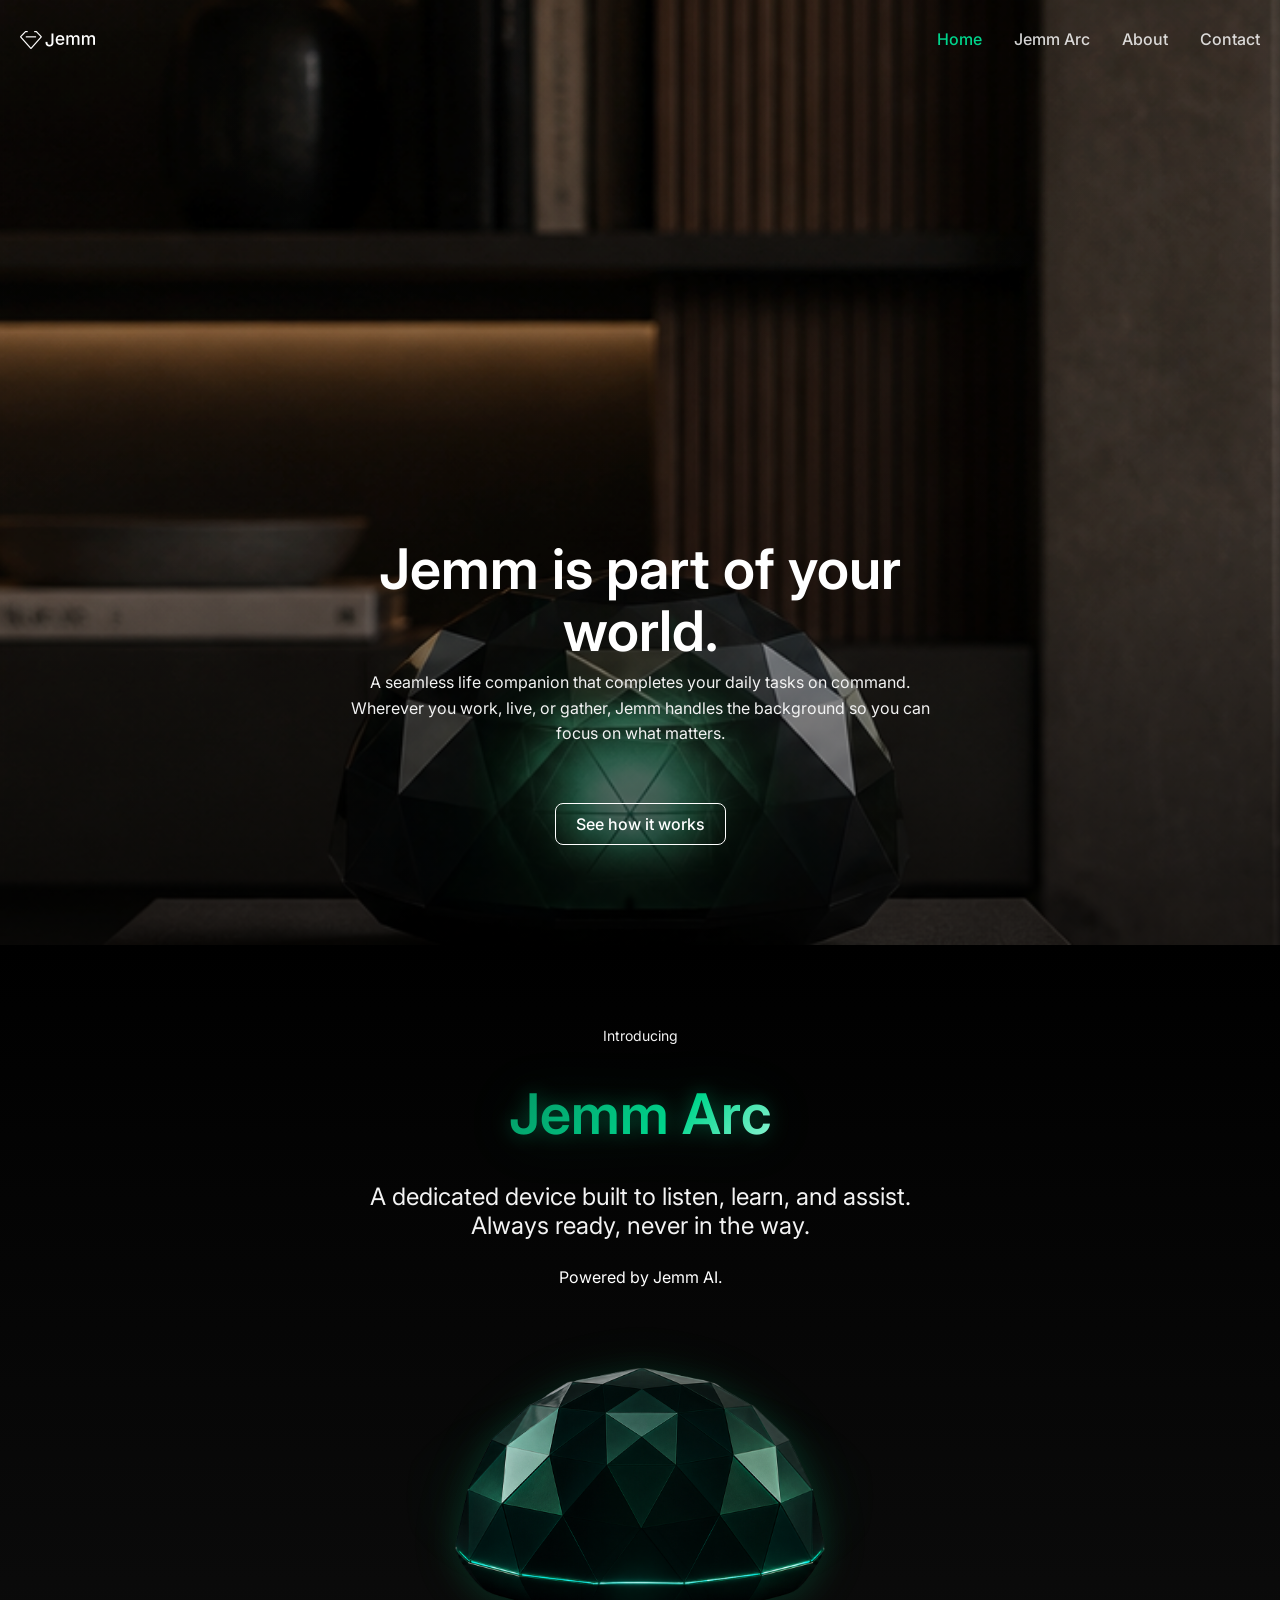
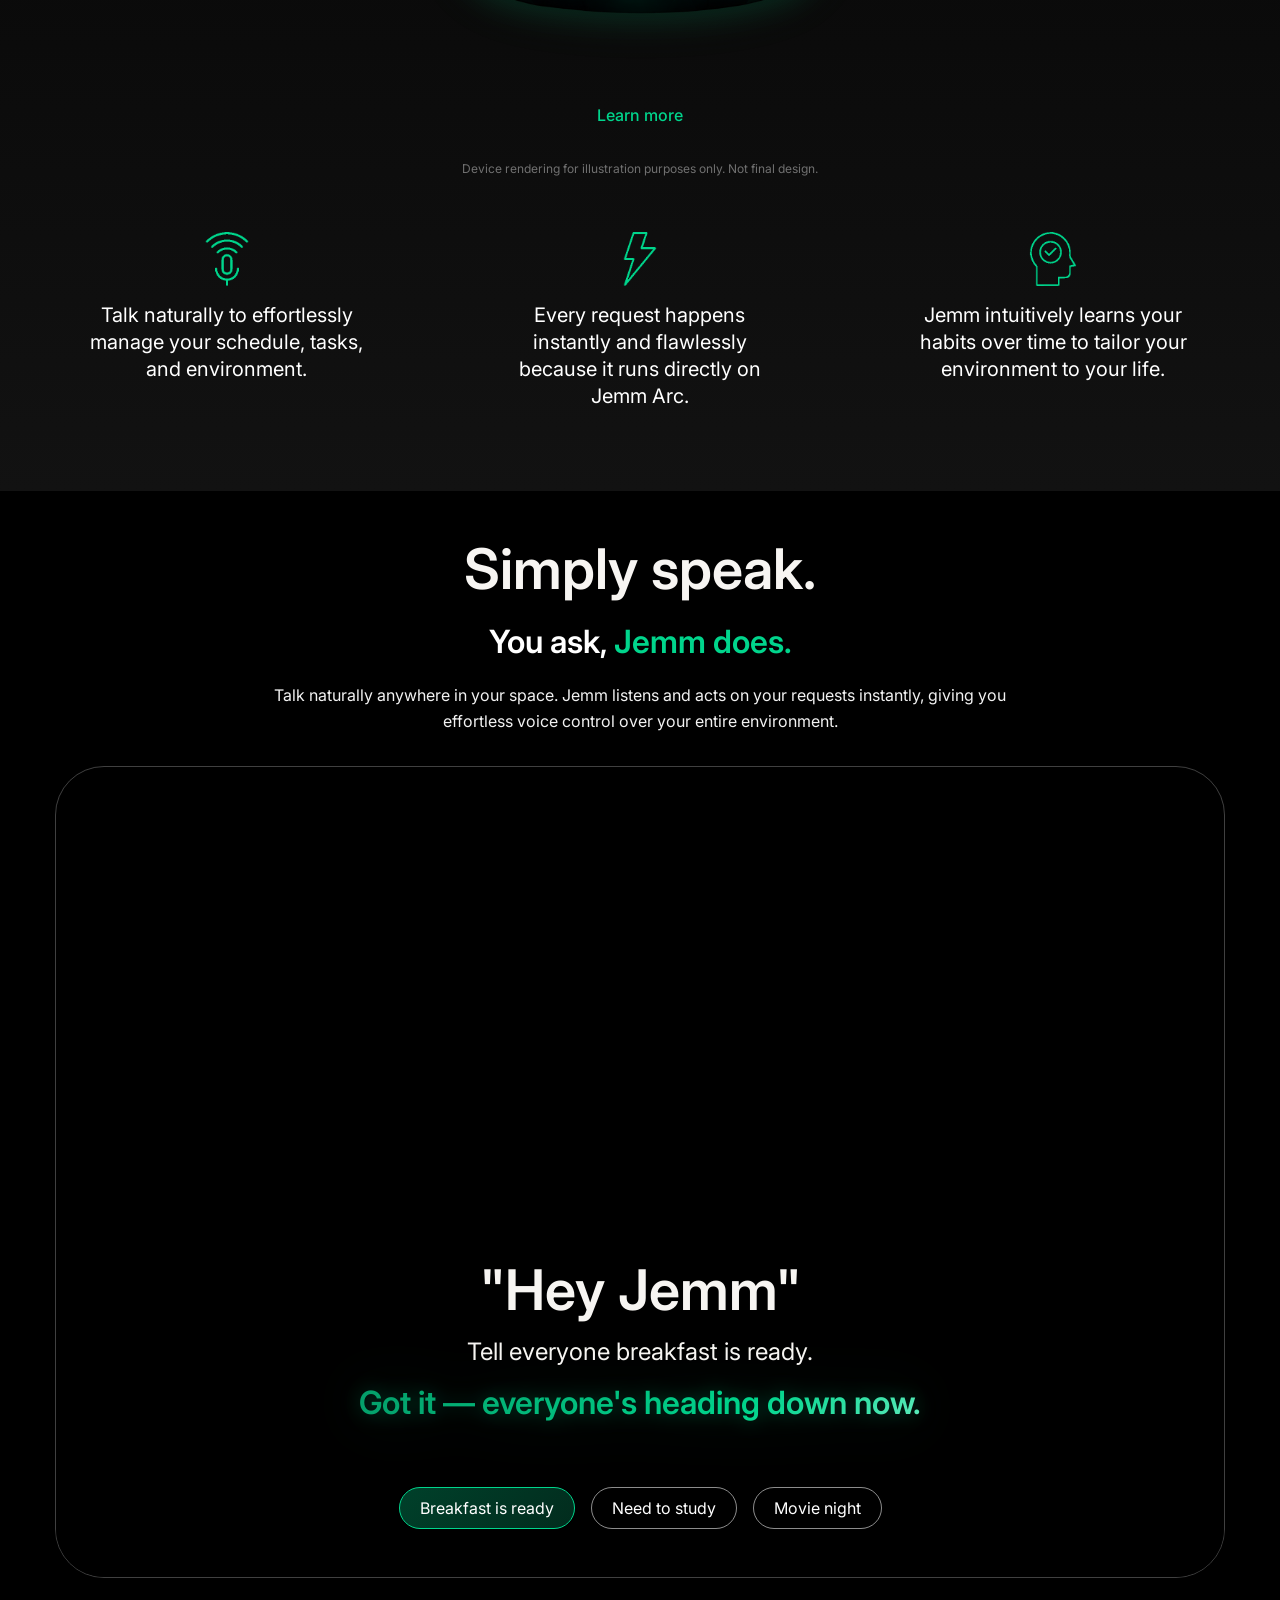
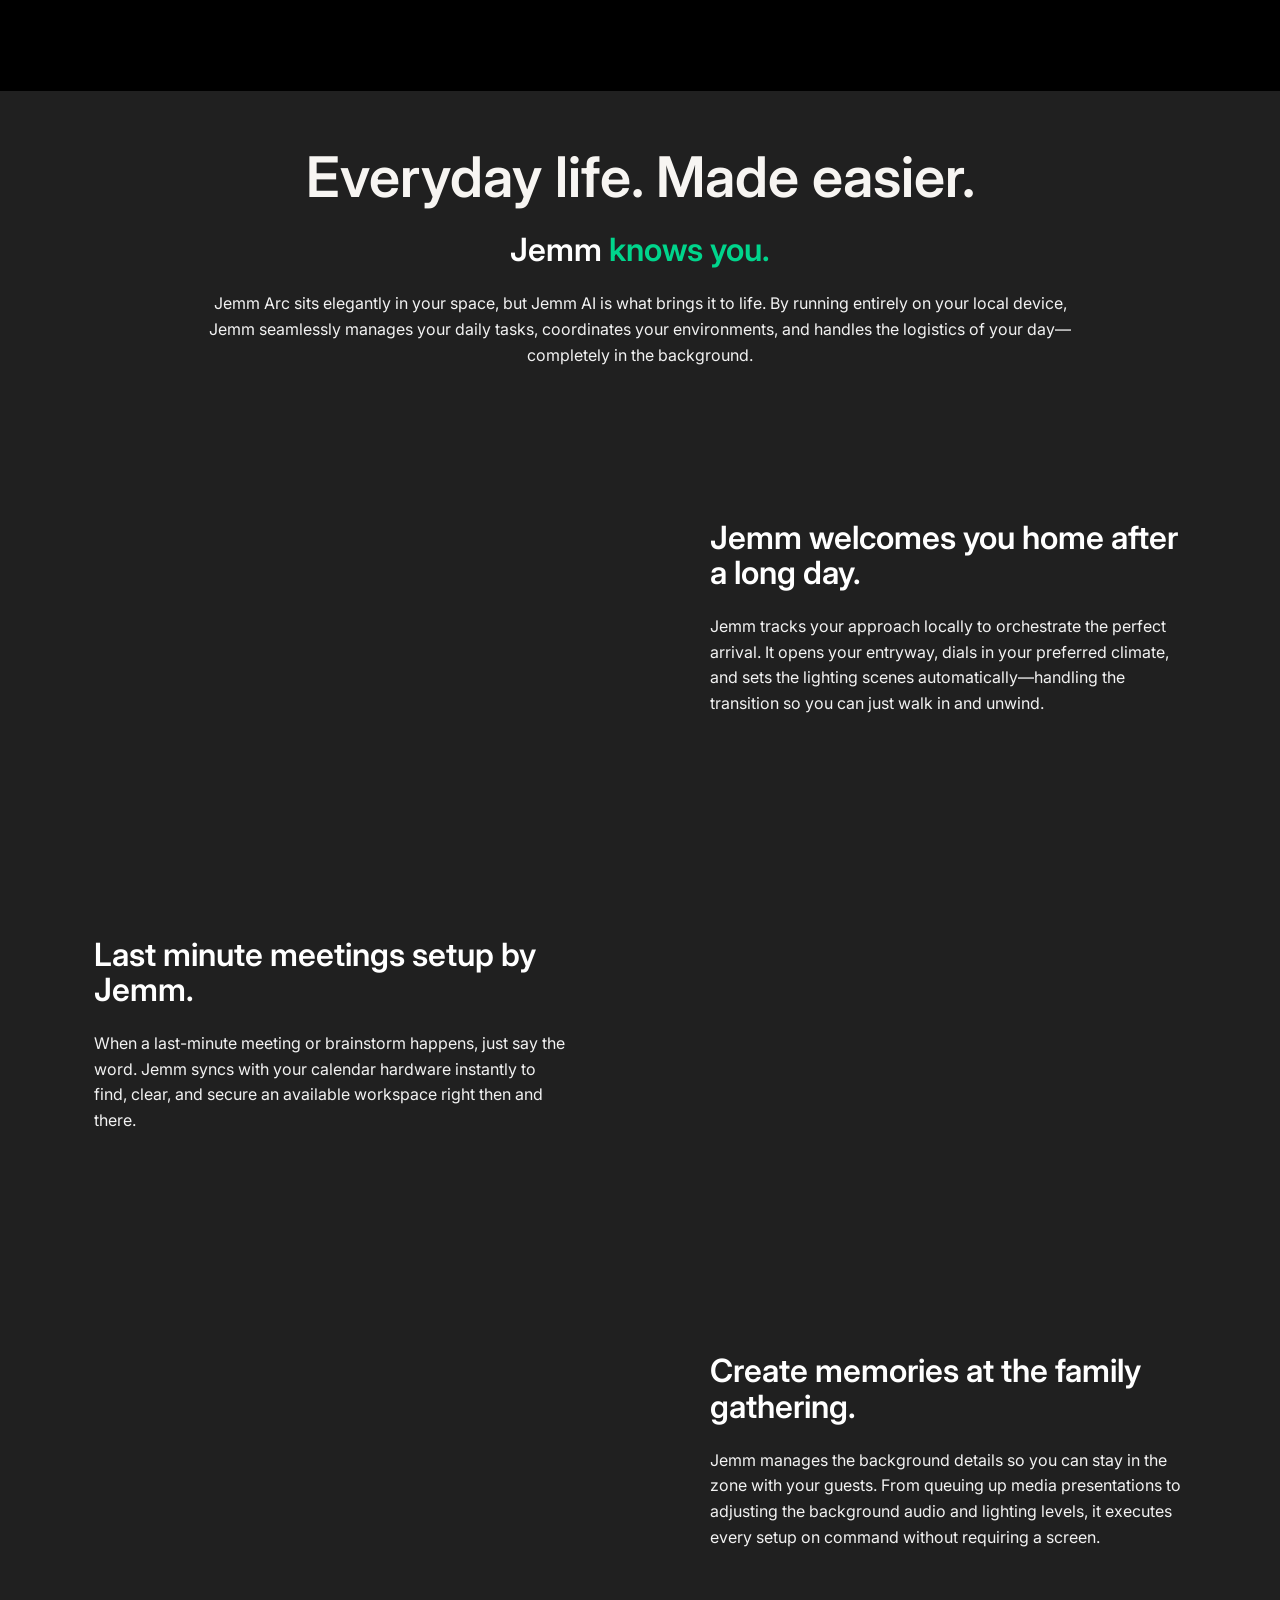
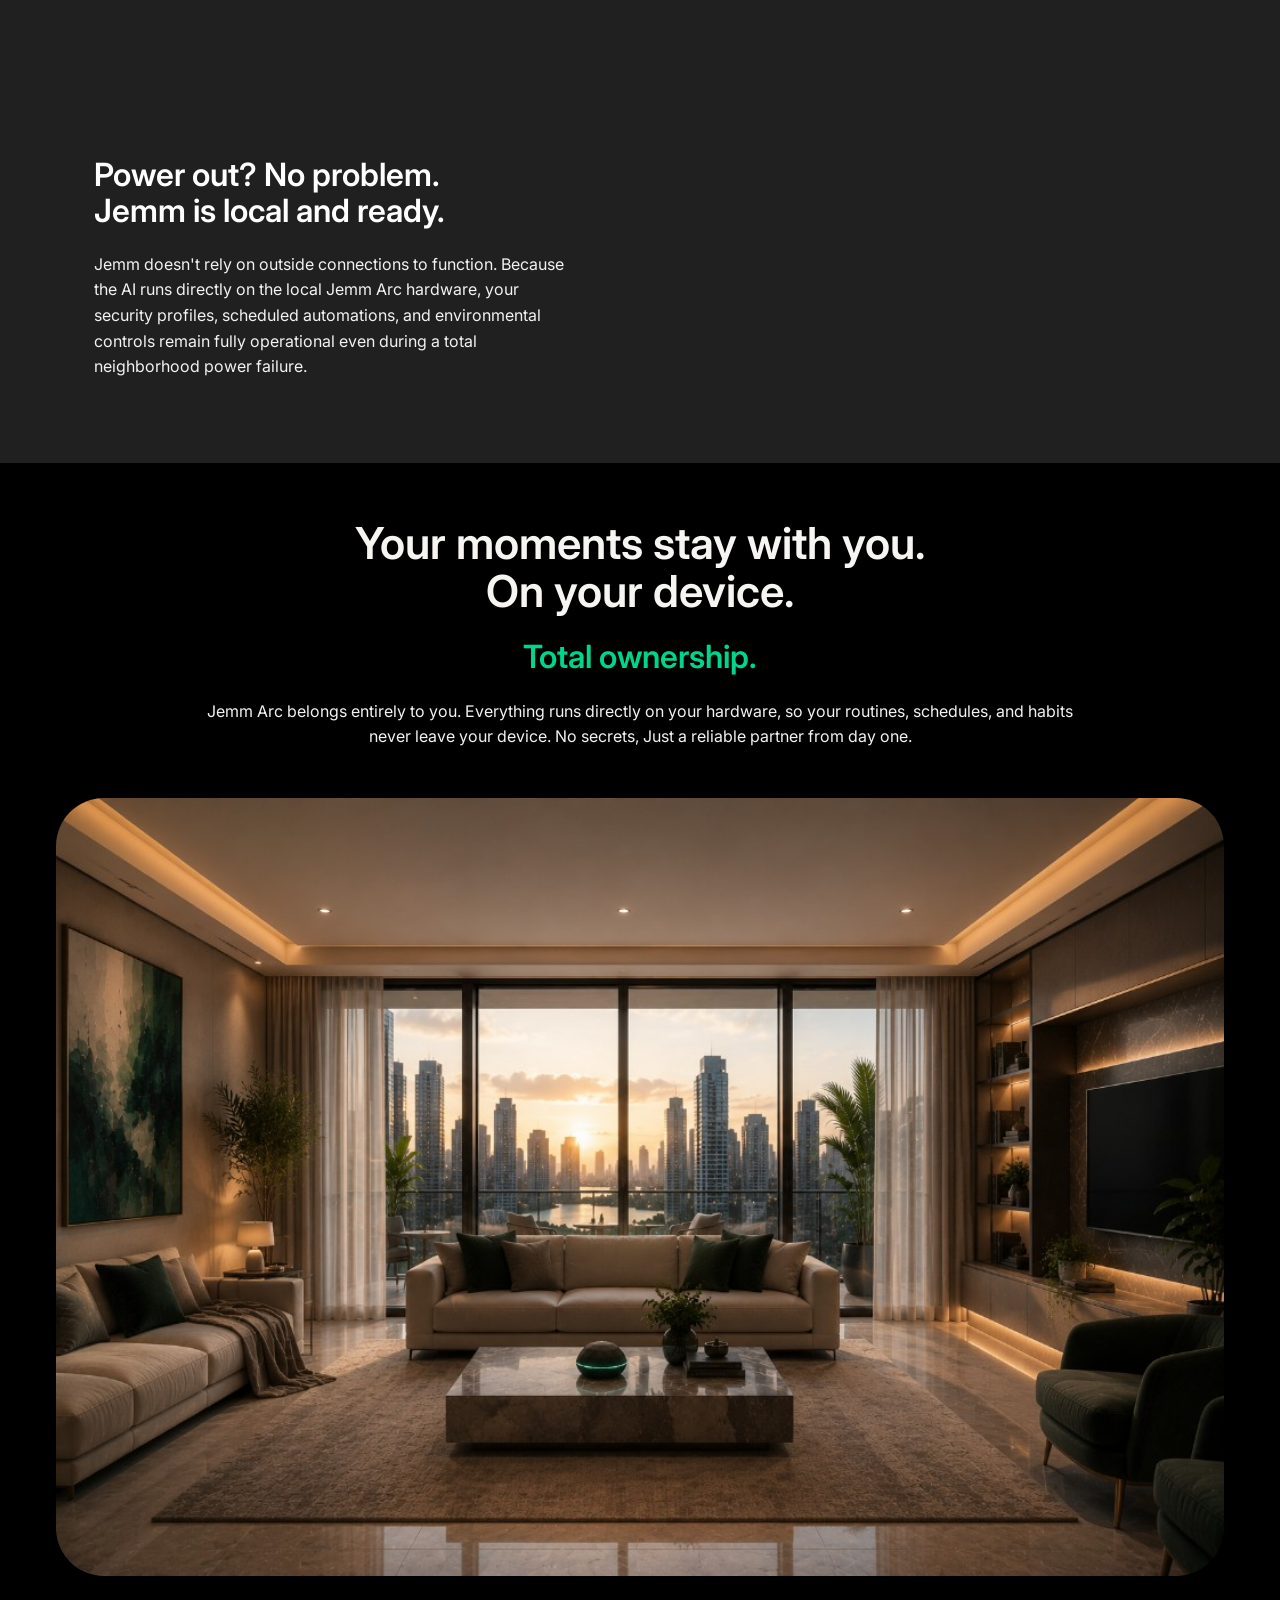
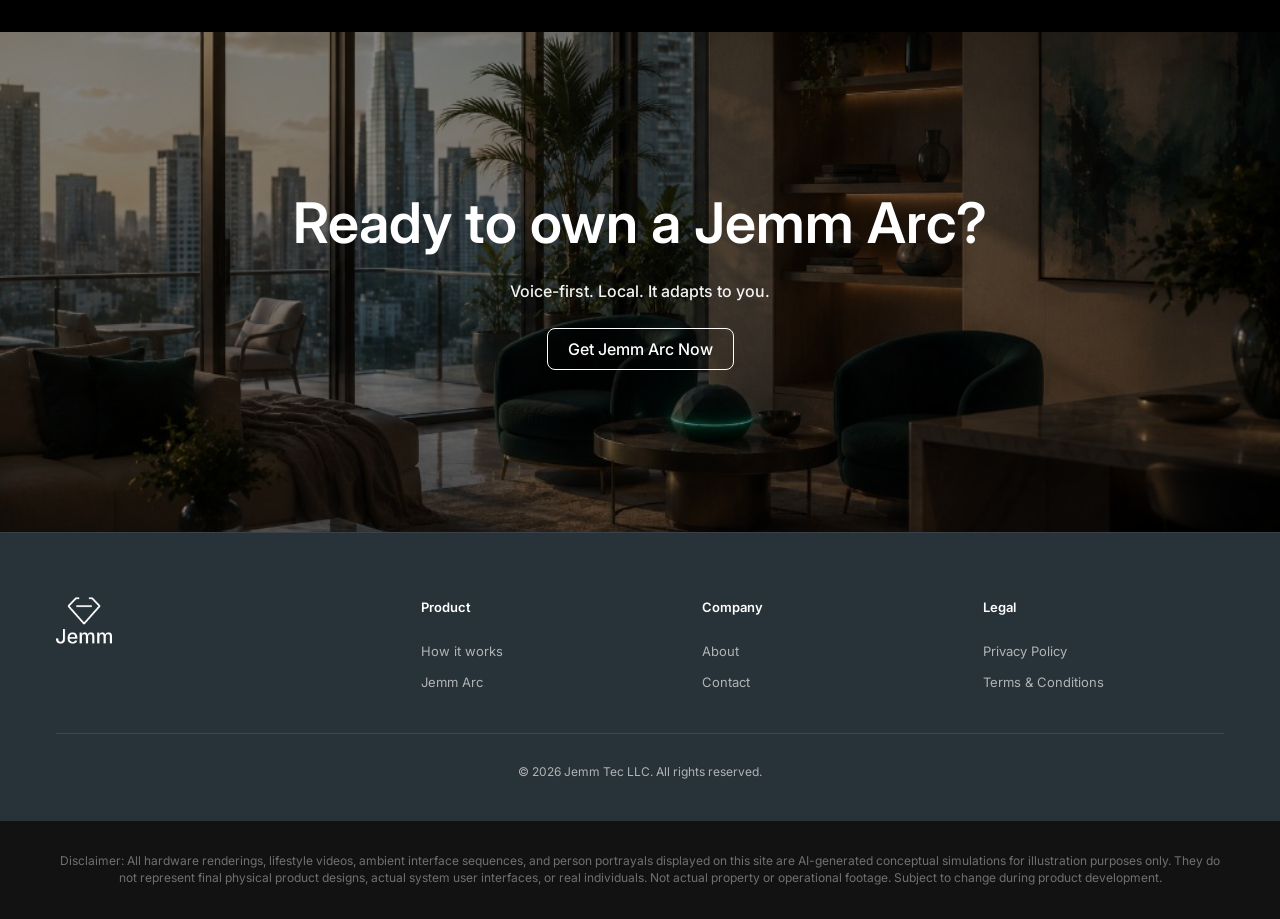
==== index.html @ fabebecd "Polish mobile hero layout Balance mobile video framing with a compact hero and accessible Hey Jemm s" ====
<!DOCTYPE html>
<html lang="en">
<head>
  <meta charset="UTF-8" />
  <meta name="viewport" content="width=device-width, initial-scale=1.0" />
  <link rel="icon" href="assets/favicon.png" type="image/png" />
  <title>Jemm</title>
  <meta name="description" content="A seamless life companion that completes your daily tasks on command. Jemm Arc runs locally in your space." />
  <link rel="preconnect" href="https://fonts.googleapis.com" />
  <link rel="preconnect" href="https://fonts.gstatic.com" crossorigin />
  <link href="https://fonts.googleapis.com/css2?family=Inter:wght@400;500;600;700&display=swap" rel="stylesheet" />
  <link rel="stylesheet" href="css/styles.css" />
  <link rel="stylesheet" href="css/hey-jemm.css" />
</head>
<body class="page-home">

  <header class="site-header" id="siteHeader">
    <div class="container site-header__inner">
      <a href="index.html" class="site-logo" aria-label="Jemm home">
        <img src="assets/logo-landscape-white.png" alt="Jemm" width="75" height="18" />
      </a>
      <button class="site-nav-toggle" type="button" id="siteNavToggle" aria-expanded="false" aria-controls="siteNav" aria-label="Open menu">
        <span></span><span></span><span></span>
      </button>
      <nav class="site-nav" id="siteNav" aria-label="Main">
        <a href="index.html" class="is-active" aria-current="page">Home</a>
        <a href="jemm-arc.html">Jemm Arc</a>
        <a href="about.html">About</a>
        <a href="contact.html">Contact</a>
      </nav>
    </div>
  </header>

  <main>
    <section class="hero-home" aria-labelledby="hero-title">
      <div class="hero-home__bg" aria-hidden="true">
        <video
          id="heroVideo"
          src="assets/videos/hero-video.mp4"
          poster="assets/images/hero-product.jpg"
          autoplay
          loop
          muted
          playsinline
          preload="auto"
        ></video>
        <div class="hero-home__overlay"></div>
      </div>
      <div class="hero-home__content">
        <div class="hero-home__stack">
          <div class="hero-home__copy">
            <h1 class="h1" id="hero-title" style="color: var(--white);">Jemm is part of your world.</h1>
            <p style="color: var(--lite-gray); margin: 0;">A seamless life companion that completes your daily tasks on command. Wherever you work, live, or gather, Jemm handles the background so you can focus on what matters.</p>
          </div>
          <div class="hero-home__actions">
            <a href="#simply-speak" class="btn btn--ghost" id="heroSeeHow">See how it works</a>
          </div>
        </div>
      </div>
    </section>

    <section class="section section--gradient-dark" id="introducing-arc" aria-labelledby="arc-title">
      <div class="container arc-intro">
        <div class="section-header section-header--wide">
          <p class="caption-14" style="color: var(--lite-gray); margin: 0;">Introducing</p>
          <h2 class="arc-intro__title text-glisten" id="arc-title">Jemm Arc</h2>
          <p class="arc-intro__lead">A dedicated device built to listen, learn, and assist.<br />Always ready, never in the way.</p>
          <p class="arc-intro__tagline">Powered by Jemm AI.</p>
        </div>

        <div class="device-showcase">
          <img class="device-showcase__device" src="assets/images/jemm-arc-device.png" alt="Jemm Arc device render" width="1024" height="782" decoding="async" />
        </div>

        <a href="jemm-arc.html" class="arc-intro__link">Learn more</a>
        <p class="caption-12 text-muted arc-intro__disclaimer">Device rendering for illustration purposes only. Not final design.</p>

        <div class="selling-points">
          <article class="selling-point">
            <img class="selling-point__icon" src="assets/icons/just-ask.svg" alt="" width="52" height="62" decoding="async" />
            <p class="h4 selling-point__statement">Talk naturally to effortlessly manage your schedule, tasks, and environment.</p>
          </article>
          <article class="selling-point">
            <img class="selling-point__icon" src="assets/icons/instant-reactions.svg" alt="" width="52" height="62" decoding="async" />
            <p class="h4 selling-point__statement">Every request happens instantly and flawlessly because it runs directly on Jemm Arc.</p>
          </article>
          <article class="selling-point">
            <img class="selling-point__icon" src="assets/icons/adapts-to-you.svg" alt="" width="52" height="62" decoding="async" />
            <p class="h4 selling-point__statement">Jemm intuitively learns your habits over time to tailor your environment to your life.</p>
          </article>
        </div>
      </div>
    </section>

    <section class="simply-speak" id="simply-speak" aria-labelledby="speak-title">
      <div class="simply-speak__intro">
        <h2 class="h1" id="speak-title">Simply speak.</h2>
        <p class="h3">You ask, <span class="text-neon">Jemm does.</span></p>
        <p>Talk naturally anywhere in your space. Jemm listens and acts on your requests instantly, giving you effortless voice control over your entire environment.</p>
      </div>

      <div class="simply-speak__stage">
        <section class="hey-jemm hey-jemm--scenes" id="hey-jemm" aria-labelledby="hey-jemm-title">
          <div class="hey-jemm__stage" aria-hidden="true">
            <video class="hey-jemm__video" id="heyJemmVideo" autoplay muted playsinline disablepictureinpicture disableremoteplayback preload="metadata" data-current="assets/videos/breakfast-ready-hey-jemm.mp4" src="assets/videos/breakfast-ready-hey-jemm.mp4"></video>
            <div class="hey-jemm__stage-shade"></div>
          </div>
          <div class="hey-jemm__layout">
            <div class="hey-jemm__panel">
              <div class="hey-jemm__dialogue" aria-live="polite">
                <h2 class="hey-jemm__wake" id="hey-jemm-title">"Hey Jemm"</h2>
                <p class="hey-jemm__command is-active" id="jemmCommand">Tell everyone breakfast is ready.</p>
                <p class="hey-jemm__response text-glisten" id="jemmResponse">Got it — everyone's heading down now.</p>
              </div>
              <div class="hey-jemm__scenes-wrap">
                <div class="hey-jemm__scenes" role="tablist" aria-label="Example scenes">
                  <button class="hey-jemm__scene" type="button" role="tab" data-gem="diamond" data-video="assets/videos/breakfast-ready-hey-jemm.mp4" aria-selected="false">Breakfast is ready</button>
                  <button class="hey-jemm__scene" type="button" role="tab" data-gem="radiant" data-video="assets/videos/study-hey-jemm.mp4" aria-selected="false">Need to study</button>
                  <button class="hey-jemm__scene" type="button" role="tab" data-gem="amethyst" data-video="assets/videos/movie-night-hey-jemm.mp4" aria-selected="false">Movie night</button>
                </div>
              </div>
            </div>
          </div>
        </section>
      </div>
    </section>

    <section class="section section--charcoal" aria-labelledby="everyday-title">
      <div class="container">
        <header class="section-header" style="margin-bottom: clamp(80px, 9vw, 112px);">
          <h2 class="h1" id="everyday-title" style="color: var(--coconut);">Everyday life. Made easier.</h2>
          <p class="h3" style="color: var(--white); margin: 0;">Jemm <span class="text-neon">knows you.</span></p>
          <p style="margin: 0;">Jemm Arc sits elegantly in your space, but Jemm AI is what brings it to life. By running entirely on your local device, Jemm seamlessly manages your daily tasks, coordinates your environments, and handles the logistics of your day—completely in the background.</p>
        </header>

        <div class="story-rows">
          <article class="story-row">
            <div class="story-row__media">
              <video src="assets/videos/story-arrival.mp4" autoplay muted loop playsinline preload="metadata" aria-label="Arriving home with Jemm"></video>
            </div>
            <div class="story-row__copy">
              <h3 class="h3" style="color: var(--white);">Jemm welcomes you home after a long day.</h3>
              <p style="margin: 0;">Jemm tracks your approach locally to orchestrate the perfect arrival. It opens your entryway, dials in your preferred climate, and sets the lighting scenes automatically—handling the transition so you can just walk in and unwind.</p>
            </div>
          </article>

          <article class="story-row story-row--reverse">
            <div class="story-row__media">
              <video src="assets/videos/story-meeting.mp4" autoplay muted loop playsinline preload="metadata" aria-label="Meeting room prepared by Jemm"></video>
            </div>
            <div class="story-row__copy">
              <h3 class="h3" style="color: var(--white);">Last minute meetings setup by Jemm.</h3>
              <p style="margin: 0;">When a last-minute meeting or brainstorm happens, just say the word. Jemm syncs with your calendar hardware instantly to find, clear, and secure an available workspace right then and there.</p>
            </div>
          </article>

          <article class="story-row">
            <div class="story-row__media">
              <video src="assets/videos/story-birthday.mp4" autoplay muted loop playsinline preload="metadata" aria-label="Family gathering with Jemm"></video>
            </div>
            <div class="story-row__copy">
              <h3 class="h3" style="color: var(--white);">Create memories at the family gathering.</h3>
              <p style="margin: 0;">Jemm manages the background details so you can stay in the zone with your guests. From queuing up media presentations to adjusting the background audio and lighting levels, it executes every setup on command without requiring a screen.</p>
            </div>
          </article>

          <article class="story-row story-row--reverse">
            <div class="story-row__media">
              <video src="assets/videos/story-power-out.mp4" autoplay muted loop playsinline preload="metadata" aria-label="Jemm operating during a power outage"></video>
            </div>
            <div class="story-row__copy">
              <h3 class="h3" style="color: var(--white);">Power out? No problem.<br />Jemm is local and ready.</h3>
              <p style="margin: 0;">Jemm doesn't rely on outside connections to function. Because the AI runs directly on the local Jemm Arc hardware, your security profiles, scheduled automations, and environmental controls remain fully operational even during a total neighborhood power failure.</p>
            </div>
          </article>
        </div>
      </div>
    </section>

    <section class="section section--black" aria-labelledby="ownership-title">
      <div class="container">
        <header class="section-header">
          <h2 class="h2" id="ownership-title" style="color: var(--coconut);">Your moments stay with you.<br />On your device.</h2>
          <p class="h3 text-neon" style="margin: 0;">Total ownership.</p>
          <p style="margin: 0;">Jemm Arc belongs entirely to you. Everything runs directly on your hardware, so your routines, schedules, and habits never leave your device. No secrets, Just a reliable partner from day one.</p>
        </header>
        <div class="ownership-visual">
          <img src="assets/images/ownership.jpg" alt="Jemm ownership and privacy visualization" loading="lazy" />
        </div>
      </div>
    </section>

    <section class="cta-band" aria-labelledby="cta-title">
      <div class="cta-band__bg" aria-hidden="true">
        <img src="assets/images/ready-for-jemm.jpg" alt="" />
        <div class="cta-band__overlay"></div>
      </div>
      <div class="cta-band__content">
        <h2 class="h1" id="cta-title" style="color: var(--white);">Ready to own a Jemm Arc?</h2>
        <p style="margin: 0; font-weight: 500;">Voice-first. Local. It adapts to you.</p>
        <a href="contact.html" class="btn btn--outline">Get Jemm Arc Now</a>
      </div>
    </section>
  </main>

  <div id="site-footer-mount"></div>

  <script src="js/footer.js"></script>
  <script src="js/site.js"></script>
  <script src="js/hero-video.js"></script>
  <script src="js/dialogue-config.js"></script>
  <script src="js/hey-jemm.js"></script>
</body>
</html>
---- css/styles.css ----
/* Jemm Website Approved — from Figma Version C */

:root {
  --ink: #121212;
  --charcoal: #202020;
  --steel: #283239;
  --deep-green: #002928;
  --emerald: #059161;
  --neon: #00d58c;
  --lite-gray: #f2f2f2;
  --coconut: #f7f5f2;
  --gray: #707070;
  --white: #ffffff;

  --font: "Inter", system-ui, sans-serif;
  --container: 1440px;
  --gutter: clamp(20px, 5vw, 56px);
  --nav-h: 80px;

  --h1: clamp(2.25rem, 5vw, 3.5rem);
  --h2: clamp(1.75rem, 4vw, 2.75rem);
  --h3: clamp(1.375rem, 2.5vw, 2rem);
  --h4: clamp(1.125rem, 2.5vw, 1.5rem);
  --body: 1rem;
  --caption-14: 0.875rem;
  --caption-12: 0.75rem;

  --radius-sm: 8px;
  --radius-lg: 32px;
  --radius-xl: 48px;
  --shadow-nav: 0 4px 12.5px rgba(0, 0, 0, 0.25);
  --signature-gradient: linear-gradient(135deg, #00d58c 0%, #059161 100%);
}

*, *::before, *::after { box-sizing: border-box; }

html {
  scroll-behavior: smooth;
  overflow-x: clip;
}

body {
  margin: 0;
  font-family: var(--font);
  font-size: var(--body);
  line-height: 1.6;
  color: var(--lite-gray);
  background: var(--ink);
  -webkit-font-smoothing: antialiased;
  overflow-x: clip;
}

body:not(.page-home) main {
  padding-top: var(--nav-h);
}

img { max-width: 100%; height: auto; display: block; }

a { color: inherit; text-decoration: none; }

.container {
  width: min(var(--container), 100%);
  margin-inline: auto;
  padding-inline: var(--gutter);
}

/* Typography */
.h1, h1.h1 {
  font-size: var(--h1);
  font-weight: 600;
  line-height: 1.1;
  margin: 0;
}

.h2, h2.h2 {
  font-size: var(--h2);
  font-weight: 600;
  line-height: 1.1;
  margin: 0;
}

.h3, h3.h3 {
  font-size: var(--h3);
  font-weight: 600;
  line-height: 1.1;
  margin: 0;
}

.h4, h4.h4 {
  font-size: var(--h4);
  font-weight: 400;
  line-height: 1.2;
  margin: 0;
}

.text-neon { color: var(--neon); }
.text-emerald { color: var(--emerald); }

.text-glisten {
  background: linear-gradient(
    135deg,
    #059161 0%,
    #00d58c 28%,
    #b8ffe8 48%,
    #00d58c 68%,
    #059161 100%
  );
  background-size: 220% 220%;
  -webkit-background-clip: text;
  background-clip: text;
  color: transparent;
  animation: jemm-glisten 4.2s ease-in-out infinite;
  filter: drop-shadow(0 0 10px rgba(0, 213, 140, 0.35))
    drop-shadow(0 0 28px rgba(0, 213, 140, 0.12));
}

@keyframes jemm-glisten {
  0%,
  100% {
    background-position: 0% 50%;
  }

  50% {
    background-position: 100% 50%;
  }
}

@media (prefers-reduced-motion: reduce) {
  .text-glisten {
    animation: none;
    background: var(--signature-gradient);
    background-size: 100% 100%;
    filter: none;
  }
}
.text-center { text-align: center; }
.text-muted { color: var(--gray); }
.lead { font-size: var(--h4); line-height: 1.2; }
.caption-14 { font-size: var(--caption-14); line-height: 1.4; }
.caption-12 { font-size: var(--caption-12); line-height: 1.4; }

.section-header {
  display: flex;
  flex-direction: column;
  align-items: center;
  gap: 24px;
  text-align: center;
  max-width: 896px;
  margin-inline: auto;
}

.section-header--wide { max-width: 100%; }

/* Buttons */
.btn {
  display: inline-flex;
  align-items: center;
  justify-content: center;
  gap: 8px;
  min-height: 40px;
  padding: 12px 20px;
  border-radius: var(--radius-sm);
  border: none;
  font-family: var(--font);
  font-size: var(--body);
  font-weight: 500;
  line-height: 1;
  cursor: pointer;
  transition: background 0.2s, border-color 0.2s, color 0.2s;
}

.btn--primary {
  background: var(--neon);
  color: var(--deep-green);
}

.btn--primary:hover {
  background: #00bf7d;
  color: var(--deep-green);
}

.btn--outline {
  background: transparent;
  color: var(--white);
  border: 1px solid var(--white);
}

.btn--outline:hover {
  background: rgba(255, 255, 255, 0.08);
}

.btn--dark {
  background: var(--neon);
  color: var(--deep-green);
}

.icon-btn {
  display: inline-flex;
  align-items: center;
  justify-content: center;
  width: 40px;
  height: 40px;
  border-radius: 50%;
  border: 1px solid rgba(255, 255, 255, 0.35);
  background: rgba(0, 0, 0, 0.35);
  color: var(--white);
  cursor: pointer;
}

.icon-btn svg { width: 18px; height: 18px; }

/* Header / Nav */
.site-header {
  position: fixed;
  top: 0;
  left: 0;
  right: 0;
  z-index: 100;
  height: var(--nav-h);
  background: transparent;
  box-shadow: none;
  border-bottom: none;
  transition: background 0.3s ease, box-shadow 0.3s ease;
}

.site-header--solid,
.site-header--page {
  background: var(--ink);
  box-shadow: var(--shadow-nav);
}

.site-header:not(.site-header--solid):not(.site-header--page) {
  background: transparent;
  box-shadow: none;
}

.site-header:not(.site-header--solid):not(.site-header--page) .site-nav a {
  color: rgba(255, 255, 255, 0.82);
}

.site-header:not(.site-header--solid):not(.site-header--page) .site-nav a:hover {
  color: var(--white);
}

.site-header:not(.site-header--solid):not(.site-header--page) .site-nav a.is-active {
  color: var(--neon);
}

.site-header:not(.site-header--solid):not(.site-header--page) .site-nav a.is-active--emerald {
  color: var(--neon);
}

.site-header__inner {
  display: flex;
  align-items: center;
  justify-content: space-between;
  height: var(--nav-h);
  padding-inline: 20px;
}

.site-logo img {
  height: 18px;
  width: auto;
}

.site-nav {
  display: flex;
  align-items: center;
  gap: 32px;
}

.site-nav a {
  display: flex;
  align-items: center;
  justify-content: center;
  min-width: 0;
  padding: 4px 0;
  font-size: var(--body);
  font-weight: 500;
  color: var(--lite-gray);
  transition: color 0.2s;
}

.site-nav a:hover { color: var(--neon); }

.site-nav a.is-active {
  color: var(--neon);
}

.site-header--page .site-nav a.is-active,
.site-header--solid .site-nav a.is-active {
  color: var(--neon);
}

.site-nav-toggle {
  display: none;
  flex-direction: column;
  gap: 5px;
  padding: 8px;
  border: none;
  background: none;
  cursor: pointer;
}

.site-nav-toggle span {
  display: block;
  width: 22px;
  height: 2px;
  background: var(--white);
}

@media (max-width: 768px) {
  .site-nav-toggle { display: flex; }

  .site-header__inner {
    padding-inline: var(--gutter);
  }

  .site-nav {
    position: fixed;
    inset: var(--nav-h) 0 auto 0;
    flex-direction: column;
    align-items: stretch;
    padding: 24px var(--gutter);
    background: var(--ink);
    transform: translateY(-120%);
    opacity: 0;
    pointer-events: none;
    transition: transform 0.25s, opacity 0.25s;
  }

  .site-nav a {
    min-width: 0;
    width: 100%;
    justify-content: flex-start;
    padding: 12px 8px;
  }

  .site-nav.is-open {
    transform: translateY(0);
    opacity: 1;
    pointer-events: auto;
  }

  .hero-home {
    min-height: max(520px, 62svh);
    min-height: max(520px, 62dvh);
    padding-top: calc(var(--nav-h) + 24px);
    padding-bottom: 32px;
  }

  .hero-home__content {
    gap: 32px;
  }

  .hero-home__stack {
    gap: 24px;
  }

  .hero-home__copy h1 {
    font-size: clamp(1.875rem, 8vw, 2.125rem);
  }

  .hero-home__copy p {
    font-size: 0.875rem;
    line-height: 1.4;
  }

  .hero-page {
    padding-block: 32px;
  }

  .hero-page--scene {
    min-height: clamp(260px, 38vh, 360px);
  }

  .contact-grid {
    grid-template-columns: 1fr;
    gap: 40px;
  }
}

/* Hero — Home */
.hero-home {
  position: relative;
  min-height: max(945px, 100vh);
  min-height: max(945px, 100dvh);
  display: flex;
  align-items: flex-end;
  justify-content: center;
  padding: var(--gutter);
  padding-bottom: 100px;
  overflow: hidden;
}

.hero-home__bg {
  position: absolute;
  inset: 0;
  z-index: 0;
}

.hero-home__bg img,
.hero-home__bg video {
  width: 100%;
  height: 100%;
  object-fit: cover;
}

.hero-home__overlay {
  position: absolute;
  inset: 0;
  background:
    linear-gradient(to top, rgba(0, 0, 0, 0.62) 0%, rgba(0, 0, 0, 0.18) 42%, rgba(0, 0, 0, 0.08) 100%),
    rgba(0, 0, 0, 0.12);
}

.hero-home__content {
  position: relative;
  z-index: 1;
  display: flex;
  flex-direction: column;
  align-items: center;
  gap: 150px;
  width: 100%;
  max-width: 590px;
  text-align: center;
}

.hero-home__stack {
  display: flex;
  flex-direction: column;
  align-items: center;
  gap: 56px;
  width: 100%;
}

.hero-home__copy {
  display: flex;
  flex-direction: column;
  gap: 8px;
  width: 100%;
}

.hero-home__actions {
  display: flex;
  flex-wrap: wrap;
  gap: 12px;
  justify-content: center;
}

.btn--ghost {
  background: transparent;
  color: var(--white);
  border: 1px solid var(--white);
  min-width: 160px;
}

.btn--ghost:hover {
  background: rgba(255, 255, 255, 0.08);
}

.hero-home .icon-btn {
  border-color: rgba(255, 255, 255, 0.55);
  background: rgba(0, 0, 0, 0.2);
}

/* Hero — Page (product, about, contact) */
.hero-page {
  position: relative;
  min-height: 305px;
  display: flex;
  align-items: center;
  justify-content: center;
  padding: var(--gutter);
  text-align: center;
}

.hero-page--tall { min-height: 350px; }

.hero-page--scene {
  min-height: clamp(340px, 46vh, 480px);
}

.hero-page--plain .hero-page__content {
  text-shadow: 0 2px 20px rgba(0, 0, 0, 0.55);
}

.hero-page--about .hero-page__bg img {
  object-position: center 45%;
}

.hero-page--contact .hero-page__bg img {
  object-position: center 58%;
}

.hero-page--product .hero-page__bg img {
  object-position: center 58%;
}

.hero-page--product .hero-page__overlay {
  background: linear-gradient(
    to bottom,
    rgba(0, 0, 0, 0.58) 0%,
    rgba(0, 0, 0, 0.18) 42%,
    rgba(0, 0, 0, 0.52) 100%
  );
}

.hero-page--plain .hero-page__bg::after {
  content: "";
  position: absolute;
  inset: 0;
  background: linear-gradient(
    to bottom,
    rgba(0, 0, 0, 0.58) 0%,
    rgba(0, 0, 0, 0.18) 42%,
    rgba(0, 0, 0, 0.52) 100%
  );
}

.hero-page__bg {
  position: absolute;
  inset: 0;
  z-index: 0;
}

.hero-page__bg img {
  width: 100%;
  height: 100%;
  object-fit: cover;
}

.hero-page__overlay {
  position: absolute;
  inset: 0;
  background: linear-gradient(to top, rgba(0, 0, 0, 0.85), rgba(0, 0, 0, 0));
}

.hero-page__content {
  position: relative;
  z-index: 1;
  max-width: 590px;
}

/* Sections */
.section {
  padding-block: 56px;
}

.section--gradient-dark {
  background: linear-gradient(to bottom, #000, var(--ink));
}

.section--black { background: #000; }
.section--charcoal { background: var(--charcoal); }
.section--ink { background: var(--ink); }
.section--deep { background: var(--deep-green); }
.section--steel { background: var(--steel); }

/* Introducing Jemm Arc */
.section--gradient-dark {
  padding-top: 81px;
  padding-bottom: 81px;
  overflow: visible;
}

.arc-intro {
  display: flex;
  flex-direction: column;
  align-items: center;
  gap: 32px;
  text-align: center;
  overflow: visible;
}

.arc-intro__title {
  font-size: var(--h1);
  font-weight: 600;
  margin: 0;
}

.arc-intro__lead {
  font-size: var(--h4);
  line-height: 1.2;
  color: var(--lite-gray);
  max-width: 1328px;
  margin: 0;
}

.arc-intro__tagline {
  font-size: var(--body);
  color: var(--white);
  margin: 0;
}

.arc-intro__link {
  font-size: var(--body);
  font-weight: 500;
  color: var(--neon);
  text-decoration: none;
}

.arc-intro__link:hover {
  color: var(--emerald);
}

.arc-intro__disclaimer {
  margin: 0;
  max-width: 590px;
}

.device-showcase {
  position: relative;
  display: grid;
  place-items: center;
  width: min(668px, calc(100% - 24px));
  margin-inline: auto;
  overflow: visible;
  padding: 8px 0 20px;
  isolation: isolate;
}

.device-showcase::before {
  content: "";
  position: absolute;
  left: 50%;
  top: 50%;
  transform: translate(-50%, -50%);
  width: 68%;
  height: 62%;
  background: radial-gradient(
    ellipse at center,
    rgba(0, 213, 140, 0.1) 0%,
    rgba(5, 145, 97, 0.05) 38%,
    rgba(0, 213, 140, 0.02) 58%,
    transparent 76%
  );
  z-index: 1;
  pointer-events: none;
  filter: blur(10px);
}

.device-showcase::after {
  content: "";
  position: absolute;
  left: 50%;
  top: 62%;
  transform: translate(-50%, -50%);
  width: 50%;
  height: 18%;
  background: radial-gradient(
    ellipse at center,
    rgba(0, 213, 140, 0.14) 0%,
    rgba(5, 145, 97, 0.07) 42%,
    rgba(0, 213, 140, 0.03) 62%,
    transparent 82%
  );
  z-index: 1;
  pointer-events: none;
  filter: blur(12px);
}

.device-showcase__device {
  position: relative;
  width: min(420px, 68%);
  height: auto;
  max-width: none;
  z-index: 2;
  transform: scale(1);
  transform-origin: center center;
  transition: transform 0.55s cubic-bezier(0.22, 1, 0.36, 1);
  filter:
    drop-shadow(0 6px 16px rgba(0, 213, 140, 0.12))
    drop-shadow(0 0 24px rgba(0, 213, 140, 0.08));
}

.device-showcase:hover .device-showcase__device {
  transform: scale(1.06);
}

@media (prefers-reduced-motion: reduce) {
  .device-showcase__device {
    transition: none;
  }

  .device-showcase:hover .device-showcase__device {
    transform: none;
  }
}

.selling-points {
  display: grid;
  grid-template-columns: repeat(3, 1fr);
  gap: 72px;
  width: 100%;
  max-width: 1328px;
  margin-top: 8px;
  padding-top: 10px;
}

.selling-point {
  display: flex;
  flex-direction: column;
  align-items: center;
  gap: 12px;
  text-align: center;
  max-width: 350px;
  padding-inline: 24px;
  margin-inline: auto;
}

.selling-point__icon {
  width: auto;
  height: 62px;
  object-fit: contain;
  color: var(--neon);
}

.about-feature-icon {
  display: block;
  width: 52px;
  height: 62px;
  background: var(--neon);
  mask-repeat: no-repeat;
  mask-position: center;
  mask-size: contain;
  -webkit-mask-repeat: no-repeat;
  -webkit-mask-position: center;
  -webkit-mask-size: contain;
}

.about-feature-icon--local {
  mask-image: url("../assets/icons/about-local.png");
  -webkit-mask-image: url("../assets/icons/about-local.png");
}

.about-feature-icon--reliable {
  mask-image: url("../assets/icons/about-reliable.png");
  -webkit-mask-image: url("../assets/icons/about-reliable.png");
}

.about-feature-icon--built-to-last {
  mask-image: url("../assets/icons/about-built-to-last.png");
  -webkit-mask-image: url("../assets/icons/about-built-to-last.png");
}

.selling-point__title {
  font-size: var(--h4);
  color: var(--white);
  margin: 0;
}

.selling-point__statement {
  font-size: 20px;
  color: var(--white);
  line-height: 1.35;
  margin: 0;
}

.selling-point__desc {
  font-size: var(--caption-14);
  color: var(--lite-gray);
  line-height: 1.4;
  margin: 0;
}

@media (max-width: 960px) {
  .selling-points {
    grid-template-columns: 1fr;
    gap: 40px;
    max-width: 100%;
  }

  .selling-point {
    max-width: none;
    padding-inline: 0;
  }
}

@media (max-width: 640px) {
  .section {
    padding-block: 40px;
  }

  .section--gradient-dark {
    padding-top: 48px;
    padding-bottom: 48px;
  }

  .arc-intro {
    gap: 24px;
  }

  .section-header {
    gap: 16px;
  }

  .device-showcase {
    width: min(100%, 340px);
  }

  .device-showcase__device {
    width: min(420px, 74%);
  }

  .selling-points {
    gap: 32px;
  }

  .selling-point__icon {
    height: 52px;
  }

  .story-rows {
    gap: 64px;
  }

  .story-row,
  .story-row--reverse {
    gap: 24px;
  }

  .cta-band {
    min-height: 360px;
    padding-block: 48px;
  }

  .split-card {
    padding: 20px;
  }

  .split-card__body {
    padding-inline: 0;
    gap: 16px;
  }

  .btn--ghost {
    min-width: 0;
    width: 100%;
  }

  .hero-home__actions {
    flex-direction: column;
    width: 100%;
  }

  .hero-home__actions .btn {
    width: 100%;
  }
}

/* Story rows */
.story-rows {
  display: flex;
  flex-direction: column;
  gap: clamp(120px, 11vw, 160px);
  width: 100%;
  max-width: 1328px;
  margin-inline: auto;
}

.story-row {
  display: grid;
  grid-template-columns: 1fr 1fr;
  gap: clamp(40px, 5vw, 88px);
  align-items: center;
}

.story-row__media {
  border-radius: var(--radius-xl);
  overflow: hidden;
  line-height: 0;
}

html.has-story-reveal .story-row__media {
  opacity: 0;
  transform: translateY(24px);
  transition: opacity 0.7s ease, transform 0.7s cubic-bezier(0.22, 1, 0.36, 1);
}

html.has-story-reveal .story-row__media.is-visible {
  opacity: 1;
  transform: translateY(0);
}

.story-row__media :is(img, video) {
  width: 100%;
  height: auto;
  display: block;
  object-fit: contain;
}

.story-row__copy {
  display: flex;
  flex-direction: column;
  gap: 24px;
  padding: 16px clamp(16px, 3vw, 40px);
}

.story-row--reverse .story-row__media { order: 2; }
.story-row--reverse .story-row__copy { order: 1; }

@media (prefers-reduced-motion: reduce) {
  html.has-story-reveal .story-row__media {
    opacity: 1;
    transform: none;
    transition: none;
  }
}

@media (max-width: 960px) {
  .story-rows {
    gap: 96px;
  }

  .story-row,
  .story-row--reverse {
    grid-template-columns: 1fr;
    gap: 32px;
  }

  .story-row__copy {
    padding: 0;
    order: 2 !important;
  }

  .story-row__media {
    order: 1 !important;
  }
}

/* Ownership */
.ownership-visual {
  width: 100%;
  border-radius: var(--radius-xl);
  overflow: hidden;
  margin-top: 48px;
  line-height: 0;
}

.ownership-visual img {
  width: 100%;
  height: auto;
  display: block;
  object-fit: contain;
}

/* CTA band */
.cta-band {
  position: relative;
  min-height: 500px;
  display: flex;
  align-items: center;
  justify-content: center;
  padding: 20px var(--gutter);
  text-align: center;
}

.cta-band__bg {
  position: absolute;
  inset: 0;
}

.cta-band__bg img {
  width: 100%;
  height: 100%;
  object-fit: cover;
}

.cta-band__overlay {
  position: absolute;
  inset: 0;
  background: rgba(0, 0, 0, 0.48);
}

.cta-band__content {
  position: relative;
  z-index: 1;
  display: flex;
  flex-direction: column;
  align-items: center;
  gap: 24px;
  max-width: 700px;
}

/* Product split */
.split-card {
  display: grid;
  grid-template-columns: minmax(0, 490px) 1fr;
  gap: 24px;
  align-items: center;
  max-width: 1131px;
  margin-inline: auto;
  padding: 32px;
  border-radius: var(--radius-xl);
}

.split-card--text-only {
  grid-template-columns: minmax(0, 1fr);
  padding: 56px;
  border: 1px solid var(--gray);
  background: var(--ink);
  border-radius: var(--radius-xl);
}

.split-card--text-only .split-card__body {
  padding-inline: 0;
}

@media (max-width: 640px) {
  .split-card--text-only #founder-title {
    font-size: 1.75rem;
  }
}

.split-card__media {
  border-radius: var(--radius-lg);
  overflow: hidden;
  aspect-ratio: 490 / 374;
}

.split-card__media img {
  width: 100%;
  height: 100%;
  object-fit: cover;
  object-position: center 50%;
}

.split-card__body {
  display: flex;
  flex-direction: column;
  gap: 24px;
  padding-inline: 24px;
}

@media (max-width: 960px) {
  .split-card {
    grid-template-columns: 1fr;
    padding: 24px;
  }
}

/* Partner band — Figma node 82:1111 */
.partner-band {
  background: var(--deep-green);
}

.partner-band__inner {
  display: grid;
  grid-template-columns: minmax(0, 1fr) minmax(280px, 430px);
  gap: clamp(48px, 8vw, 100px);
  align-items: center;
  max-width: var(--container);
  margin-inline: auto;
  min-height: 350px;
  padding: 56px clamp(var(--gutter), 5vw, 72px);
}

.partner-band__copy {
  display: flex;
  flex-direction: column;
  align-items: flex-start;
  justify-content: center;
  gap: 32px;
  min-width: 0;
}

.partner-band__text {
  display: flex;
  flex-direction: column;
  gap: 24px;
  width: 100%;
}

.partner-band__title {
  color: var(--white);
  margin: 0;
}

.partner-band__desc {
  color: var(--lite-gray);
  margin: 0;
  max-width: 766px;
  line-height: 1.4;
}

.partner-band__visual {
  position: relative;
  flex-shrink: 0;
  width: 100%;
  height: clamp(180px, 28vw, 228px);
  margin-inline: auto;
  box-sizing: border-box;
  isolation: isolate;
}

.partner-band__visual::before {
  content: "";
  position: absolute;
  left: 50%;
  top: 50%;
  transform: translate(-50%, -50%);
  width: 78%;
  height: 80%;
  background: radial-gradient(
    ellipse at center,
    rgba(0, 213, 140, 0.34) 0%,
    rgba(5, 145, 97, 0.2) 38%,
    rgba(0, 213, 140, 0.08) 58%,
    transparent 76%
  );
  z-index: 0;
  pointer-events: none;
  filter: blur(12px);
}

.partner-band__visual::after {
  content: "";
  position: absolute;
  left: 50%;
  top: 66%;
  transform: translate(-50%, -50%);
  width: 66%;
  height: 28%;
  background: radial-gradient(
    ellipse at center,
    rgba(0, 213, 140, 0.42) 0%,
    rgba(5, 145, 97, 0.22) 42%,
    rgba(0, 213, 140, 0.08) 62%,
    transparent 82%
  );
  z-index: 0;
  pointer-events: none;
  filter: blur(14px);
}

.partner-band__device {
  position: absolute;
  left: 50%;
  top: 50%;
  transform: translate(-50%, -50%);
  width: min(245px, calc(100% - 48px));
  height: auto;
  max-width: 100%;
  z-index: 1;
}

@media (max-width: 960px) {
  .partner-band__inner {
    grid-template-columns: 1fr;
    gap: clamp(40px, 8vw, 56px);
    min-height: auto;
    padding: clamp(48px, 10vw, 56px) 24px;
  }

  .partner-band__copy {
    order: 1;
    align-items: center;
    text-align: center;
  }

  .partner-band__text {
    align-items: center;
  }

  .partner-band__desc {
    max-width: 100%;
  }

  .partner-band__visual {
    order: 2;
    width: min(100%, 360px);
    height: clamp(190px, 52vw, 230px);
  }
}

@media (max-width: 640px) {
  .partner-band__inner {
    gap: 40px;
    padding: 40px 24px;
  }

  .partner-band__copy {
    gap: 28px;
  }

  .partner-band__text {
    gap: 20px;
  }

  .partner-band__visual {
    width: min(100%, 320px);
    height: clamp(180px, 56vw, 210px);
  }
}

/* About — lab */
.lab-section {
  max-width: 874px;
  margin-inline: auto;
  text-align: center;
  display: flex;
  flex-direction: column;
  gap: 24px;
}

.lab-section a {
  color: var(--neon);
  text-decoration: underline;
  text-underline-offset: 3px;
}

/* Contact */
.contact-grid {
  display: grid;
  grid-template-columns: minmax(0, 1fr) minmax(0, 1fr);
  gap: clamp(40px, 6vw, 56px);
  max-width: 972px;
  margin-inline: auto;
}

.contact-form-wrap {
  min-width: 0;
}

.contact-form-wrap > .h3 {
  color: var(--white);
  margin: 0 0 24px;
}

.contact-form {
  display: flex;
  flex-direction: column;
  gap: 20px;
  min-width: 0;
}

.contact-form label {
  display: flex;
  flex-direction: column;
  gap: 8px;
  min-width: 0;
  font-size: var(--caption-14);
  color: var(--lite-gray);
}

.contact-form input,
.contact-form textarea,
.contact-form select {
  font-family: var(--font);
  font-size: var(--body);
  padding: 12px 16px;
  border-radius: var(--radius-sm);
  border: 1px solid rgba(255, 255, 255, 0.15);
  background: rgba(255, 255, 255, 0.06);
  color: var(--white);
  width: 100%;
  min-width: 0;
}

.contact-form textarea { min-height: 140px; resize: vertical; }

.contact-info {
  display: flex;
  flex-direction: column;
  gap: 32px;
}

.contact-info__block .h4 {
  font-weight: 400;
  margin: 0 0 8px;
  color: var(--white);
}

.contact-info__block p {
  margin: 0;
  color: var(--lite-gray);
}

.contact-info__block a {
  color: var(--neon);
  text-decoration: underline;
}

@media (max-width: 960px) {
  .contact-grid {
    grid-template-columns: 1fr;
    gap: 40px;
  }
}

/* Footer — Version B layout */
.site-footer {
  background: var(--steel);
  padding: 64px 0 40px;
  border-top: 1px solid rgba(255, 255, 255, 0.08);
}

.site-footer__grid {
  display: grid;
  grid-template-columns: 1fr;
  gap: 32px;
  margin-bottom: 40px;
}

@media (min-width: 640px) {
  .site-footer__grid {
    grid-template-columns: 1.35fr repeat(3, minmax(0, 1fr));
    gap: 32px 40px;
  }
}

.site-footer__brand {
  max-width: 28ch;
}

.site-footer__logo-link {
  display: inline-block;
  line-height: 0;
}

.site-footer__logo {
  width: 56px;
  height: 47px;
}

.site-footer__heading {
  font-size: 0.8125rem;
  font-weight: 600;
  margin: 0 0 14px;
  color: var(--white);
}

.site-footer__col {
  display: flex;
  flex-direction: column;
  gap: 10px;
}

.site-footer__col a {
  font-size: 0.8125rem;
  color: rgba(242, 242, 242, 0.68);
  text-decoration: none;
  transition: color 0.2s;
}

.site-footer__col a:hover {
  color: var(--white);
}

.site-footer__bar {
  padding-top: 28px;
  border-top: 1px solid rgba(255, 255, 255, 0.1);
  text-align: center;
}

.site-footer__copy {
  margin: 0;
  font-size: var(--caption-12);
  color: rgba(242, 242, 242, 0.68);
}

.site-disclaimer {
  background: var(--ink);
  padding: 32px 0;
  text-align: center;
}

.site-disclaimer .container {
  max-width: 1392px;
}

.site-disclaimer p {
  margin: 0;
  font-size: var(--caption-12);
  color: var(--gray);
  line-height: 1.4;
}

/* Legal pages */
.legal-date {
  margin: 8px 0 0;
  font-size: var(--caption-14);
  color: var(--lite-gray);
}

.page-content {
  max-width: 52rem;
  margin: 0 auto;
}

.page-content > p {
  color: var(--lite-gray);
  line-height: 1.7;
  margin: 0 0 20px;
}

.page-content > p:last-of-type {
  margin-bottom: 0;
}

.page-content > .legal-notice + p,
.page-content > p + .legal-block {
  margin-top: 0;
}

.page-content > .legal-block:first-of-type {
  margin-top: 32px;
}

.page-content a {
  color: var(--neon);
  text-decoration: underline;
  text-underline-offset: 3px;
}

.legal-notice {
  padding: 16px 18px;
  margin: 0 0 32px;
  border-radius: var(--radius-sm);
  background: var(--charcoal);
  border: 1px solid rgba(255, 255, 255, 0.1);
  font-size: var(--caption-14);
  color: var(--lite-gray);
  line-height: 1.65;
}

.legal-block {
  display: flex;
  flex-direction: column;
  gap: 16px;
}

.legal-block + .legal-block {
  margin-top: 40px;
  padding-top: 40px;
  border-top: 1px solid rgba(255, 255, 255, 0.1);
}

.legal-block .h4 {
  color: var(--white);
  font-weight: 600;
  margin: 0;
}

.legal-block p,
.legal-block li {
  font-size: 0.9375rem;
  color: var(--lite-gray);
  line-height: 1.7;
  margin: 0;
}

.legal-block ul {
  margin: 0;
  padding-left: 1.25rem;
}

.legal-block li + li {
  margin-top: 10px;
}

.legal-block a {
  color: var(--neon);
}

@media (max-width: 640px) {
  .site-footer {
    padding: 48px 0 32px;
  }
}

/* Homepage hero mobile overrides must follow the base hero styles. */
@media (max-width: 768px) {
  .hero-home {
    min-height: max(480px, 58svh);
    min-height: max(480px, 58dvh);
    padding-top: calc(var(--nav-h) + 24px);
    padding-bottom: 32px;
  }

  .hero-home__content {
    gap: 20px;
  }

  .hero-home__stack {
    gap: 24px;
  }

  .hero-home__copy h1 {
    font-size: clamp(1.75rem, 7.5vw, 2rem);
  }

  .hero-home__copy p {
    font-size: 0.875rem;
    line-height: 1.4;
  }

  .hero-home__actions {
    flex-direction: row;
    flex-wrap: nowrap;
    gap: 8px;
    width: 100%;
  }

  .hero-home__actions .btn {
    flex: 0 1 auto;
    min-width: 0;
    width: auto;
    padding-inline: 20px;
    font-size: 0.8125rem;
    white-space: nowrap;
  }
}
---- css/hey-jemm.css ----
/* Simply speak + Hey Jemm scenes (approved site) */

.simply-speak {
  background: #000;
  padding: 48px 0 56px;
  min-height: 1200px;
}

.simply-speak__intro {
  display: flex;
  flex-direction: column;
  align-items: center;
  gap: 24px;
  text-align: center;
  max-width: 896px;
  margin: 0 auto 32px;
  padding-inline: var(--gutter);
}

.simply-speak__intro .h1 {
  color: var(--coconut);
}

.simply-speak__intro .h3 {
  color: var(--white);
  margin: 0;
}

.simply-speak__intro p {
  margin: 0;
  color: var(--lite-gray);
}

.simply-speak__stage {
  padding-inline: var(--gutter);
}

.hey-jemm.hey-jemm--scenes {
  --jemm-primary: var(--neon);
  --jemm-secondary: var(--emerald);
  --hey-jemm-scene-height: 810px;
  --hey-jemm-bottom: #000000;
  position: relative;
  display: block;
  max-width: 1328px;
  margin-inline: auto;
  min-height: var(--hey-jemm-scene-height);
  border-radius: 48px;
  overflow: hidden;
  background: #000;
  color: #fff;
  outline: 1px solid rgba(255, 255, 255, 0.25);
}

.hey-jemm.hey-jemm--scenes .hey-jemm__stage {
  position: absolute;
  inset: 0;
  z-index: 0;
}

.hey-jemm--scenes .hey-jemm__video {
  width: 100%;
  height: 100%;
  object-fit: cover;
  object-position: center 30%;
  display: block;
  transform: scale(1.08);
  transform-origin: center center;
  transition: opacity 0.65s ease;
}

.hey-jemm__video.is-swapping {
  opacity: 0.72;
}

.hey-jemm--scenes .hey-jemm__stage-shade {
  position: absolute;
  inset: 0;
  pointer-events: none;
  background: linear-gradient(
    180deg,
    rgba(0, 0, 0, 0.08) 0%,
    rgba(0, 0, 0, 0.12) 35%,
    rgba(0, 0, 0, 0.55) 68%,
    rgba(0, 0, 0, 0.88) 100%
  );
}

.hey-jemm.hey-jemm--scenes .hey-jemm__layout {
  position: relative;
  z-index: 1;
  display: flex;
  align-items: flex-end;
  justify-content: center;
  min-height: var(--hey-jemm-scene-height);
  padding: 32px 24px 48px;
}

.hey-jemm.hey-jemm--scenes .hey-jemm__panel {
  width: min(100%, 748px);
  display: flex;
  flex-direction: column;
  align-items: center;
  text-align: center;
  gap: 24px;
}

.hey-jemm--scenes .hey-jemm__dialogue {
  display: flex;
  flex-direction: column;
  gap: 16px;
  width: 100%;
}

.hey-jemm--scenes .hey-jemm__wake {
  margin: 0;
  font-size: var(--h1);
  font-weight: 600;
  line-height: 1.1;
  color: var(--coconut);
}

.hey-jemm--scenes .hey-jemm__command {
  margin: 0;
  font-size: var(--h4);
  font-weight: 400;
  line-height: 1.2;
  color: var(--coconut);
  min-height: 1.2em;
}

.hey-jemm--scenes .hey-jemm__command.is-active {
  color: var(--coconut);
}

.hey-jemm--scenes .hey-jemm__response {
  margin: 0;
  font-size: var(--h3);
  font-weight: 600;
  line-height: 1.25;
  min-height: 2.5em;
}

.hey-jemm__scenes-wrap {
  width: 100%;
  display: flex;
  justify-content: center;
}

.hey-jemm--scenes .hey-jemm__scenes {
  display: flex;
  flex-wrap: wrap;
  align-items: center;
  justify-content: center;
  gap: 16px;
}

.hey-jemm--scenes .hey-jemm__scene {
  appearance: none;
  padding: 12px 20px;
  font-family: var(--font);
  font-size: var(--body);
  font-weight: 400;
  line-height: 1;
  color: var(--white);
  border: 1px solid rgba(255, 255, 255, 0.55);
  border-radius: 999px;
  background: transparent;
  cursor: pointer;
  transition: border-color 0.2s ease, color 0.2s ease, background 0.2s ease;
  white-space: nowrap;
}

.hey-jemm--scenes .hey-jemm__scene:hover {
  border-color: rgba(255, 255, 255, 0.85);
  background: rgba(255, 255, 255, 0.06);
}

.hey-jemm--scenes .hey-jemm__scene.is-active {
  border-color: var(--neon);
  color: var(--white);
  background: linear-gradient(135deg, rgba(0, 213, 140, 0.3) 0%, rgba(5, 145, 97, 0.3) 100%);
  box-shadow: none;
}

@media (max-width: 768px) {
  .simply-speak {
    min-height: auto;
    padding: 40px 0 48px;
  }

  .simply-speak__intro {
    margin-bottom: 24px;
    gap: 16px;
  }

  .hey-jemm.hey-jemm--scenes {
    --hey-jemm-scene-height: clamp(320px, 46svh, 400px);
    border-radius: 24px;
    overflow: visible;
    margin-bottom: 64px;
  }

  .hey-jemm.hey-jemm--scenes .hey-jemm__stage {
    overflow: hidden;
    border-radius: 24px;
  }

  .hey-jemm--scenes .hey-jemm__video {
    transform: none;
  }

  .hey-jemm.hey-jemm--scenes .hey-jemm__layout {
    padding: 20px 16px 24px;
  }

  .hey-jemm.hey-jemm--scenes .hey-jemm__panel {
    gap: 16px;
  }

  .hey-jemm--scenes .hey-jemm__dialogue {
    gap: 12px;
  }

  .hey-jemm--scenes .hey-jemm__wake {
    font-size: clamp(1.875rem, 8vw, 2.125rem);
  }

  .hey-jemm--scenes .hey-jemm__command {
    font-size: 1rem;
  }

  .hey-jemm--scenes .hey-jemm__response {
    font-size: 1.125rem;
  }

  .hey-jemm--scenes .hey-jemm__scenes {
    gap: 8px;
  }

  .hey-jemm--scenes .hey-jemm__scenes-wrap {
    position: absolute;
    top: calc(var(--hey-jemm-scene-height) + 12px);
    left: 0;
    right: 0;
  }

  .hey-jemm--scenes .hey-jemm__scene {
    padding: 9px 14px;
    font-size: 0.8125rem;
    white-space: normal;
    text-align: center;
  }
}

@media (prefers-reduced-motion: reduce) {
  .hey-jemm__video.is-swapping {
    opacity: 1;
    transition: none;
  }

}
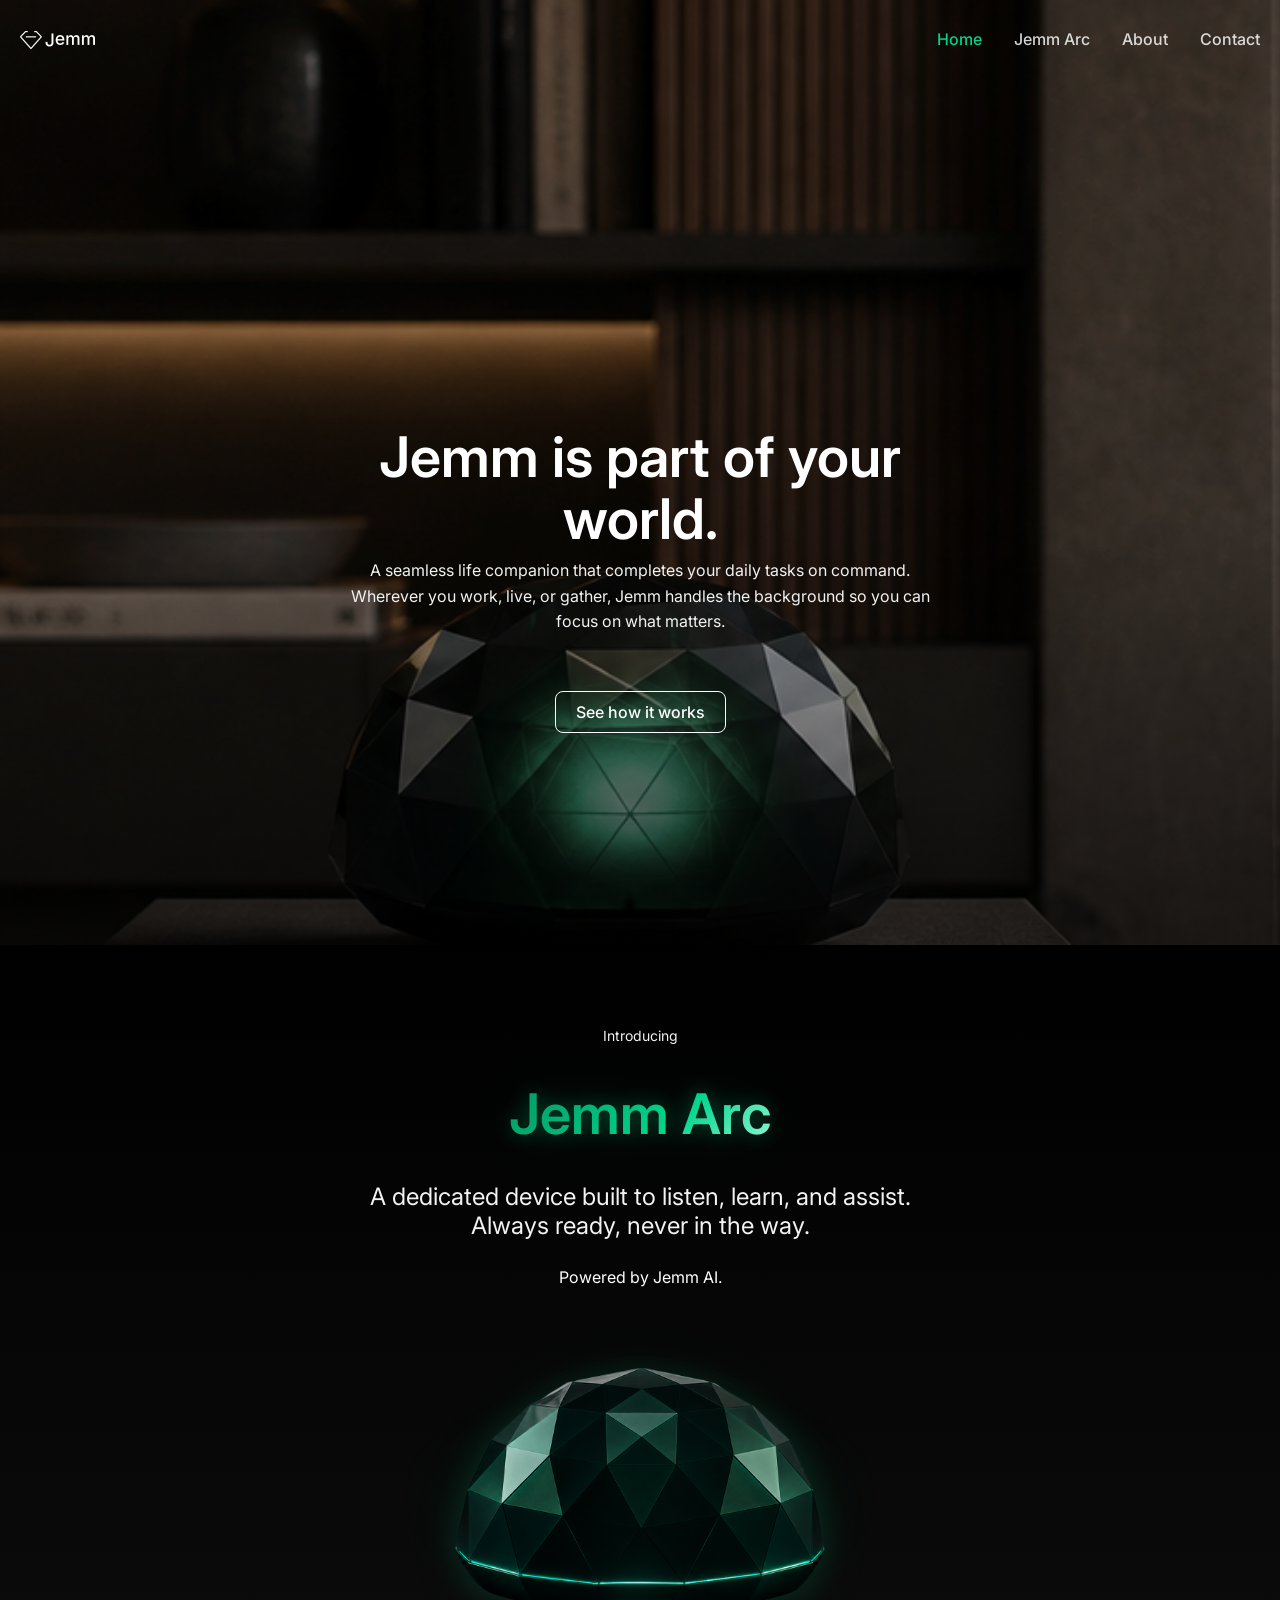
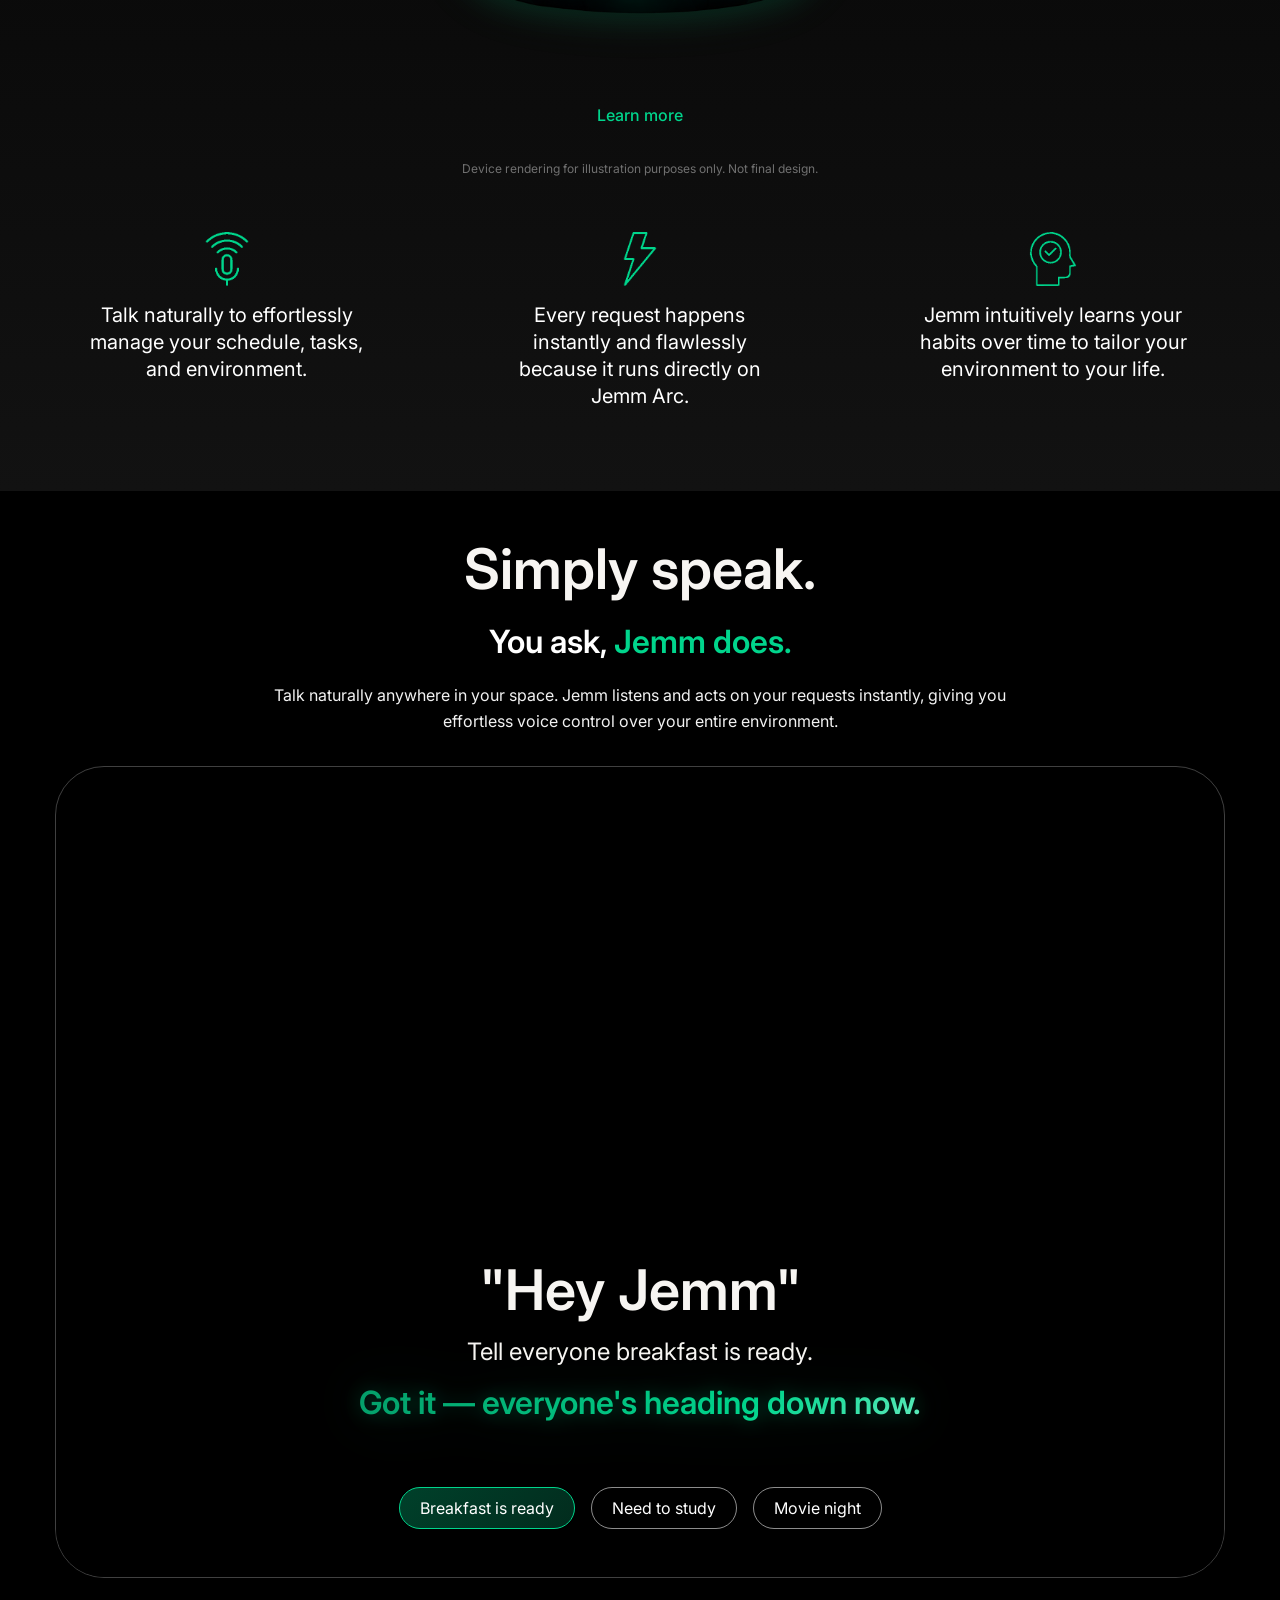
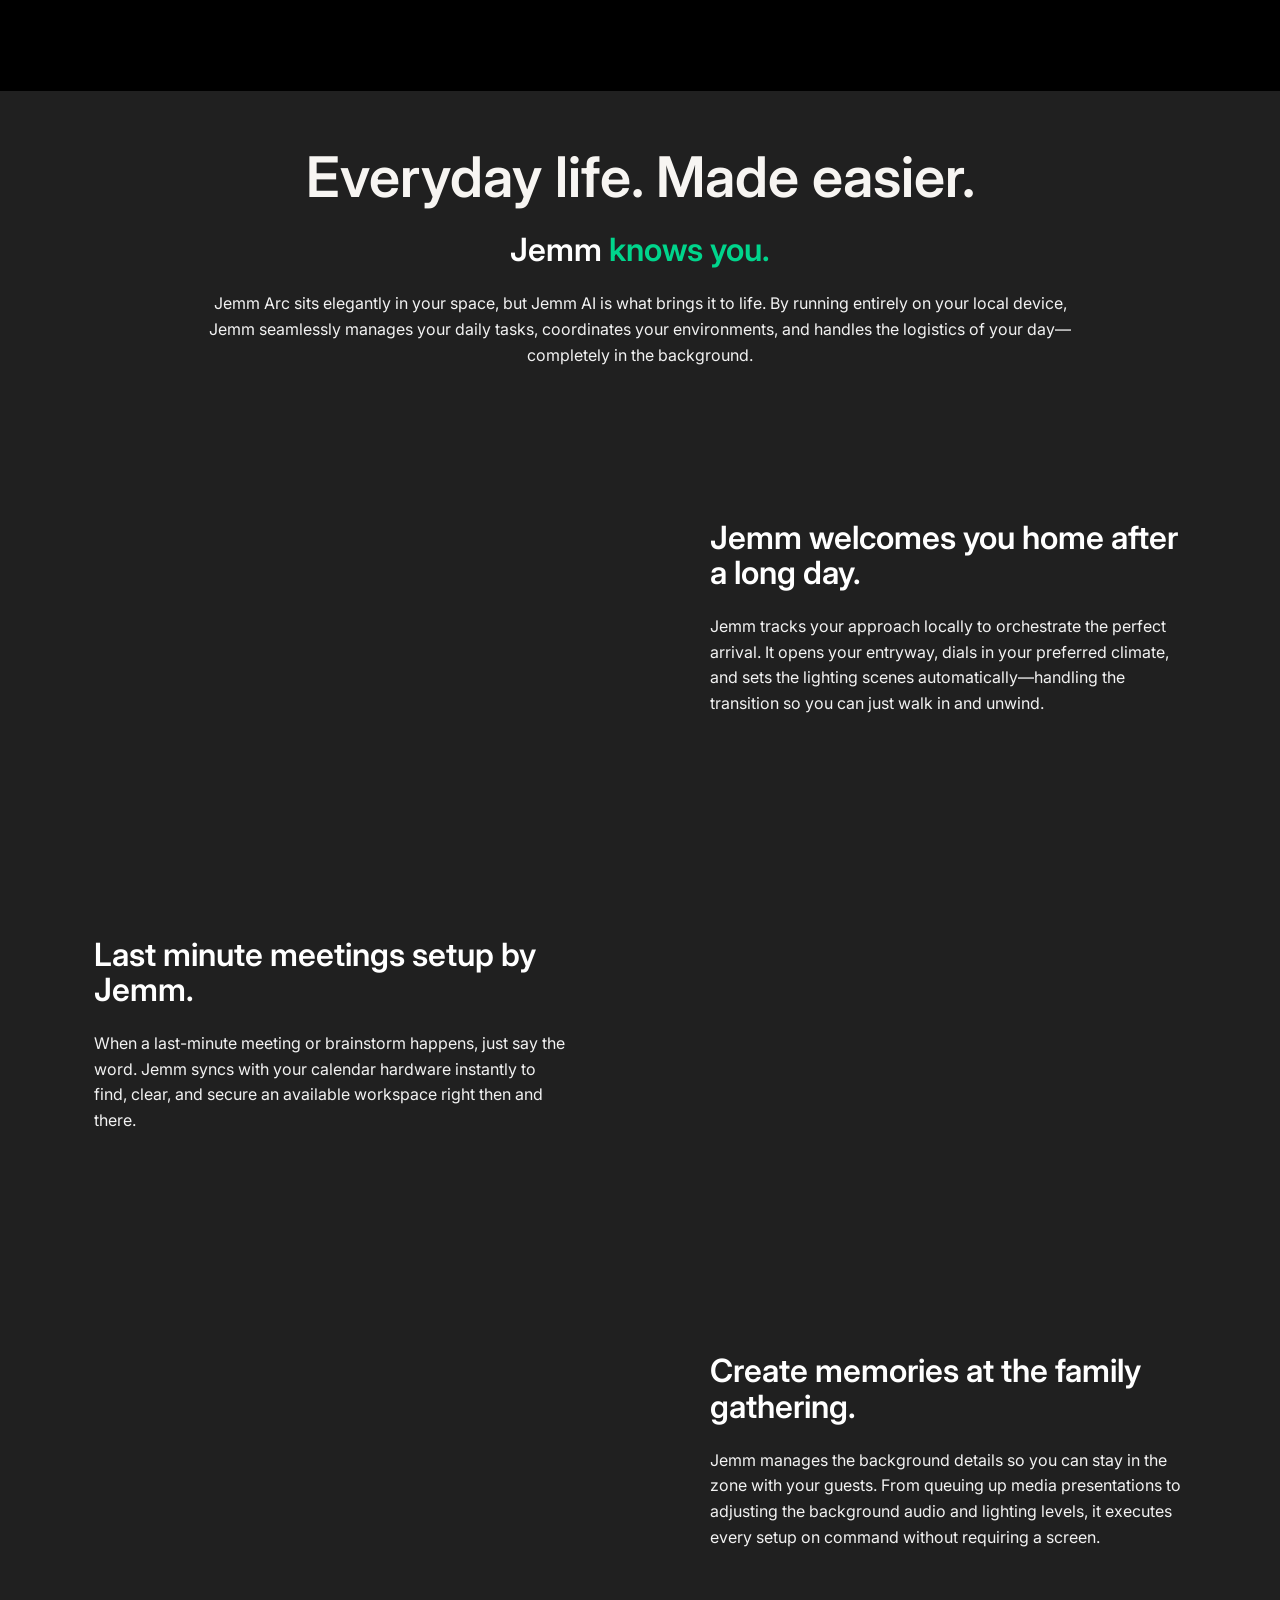
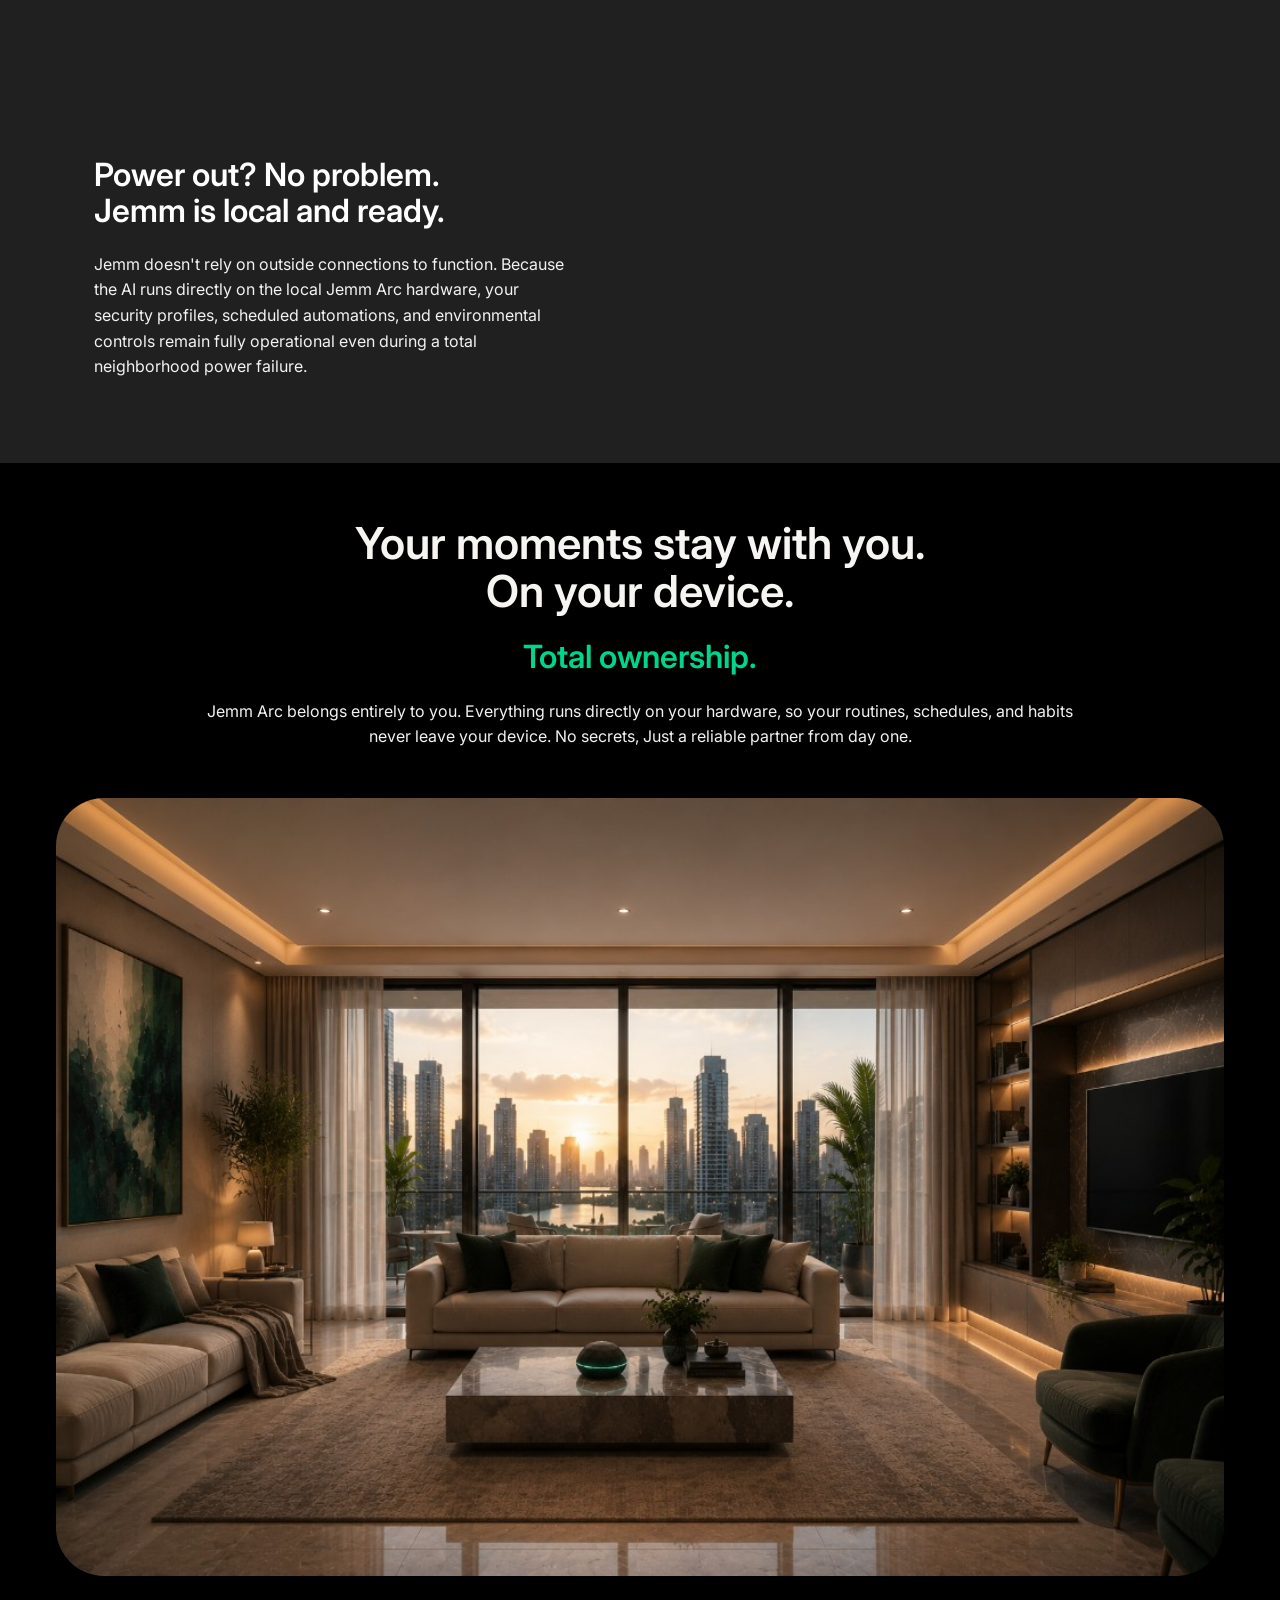
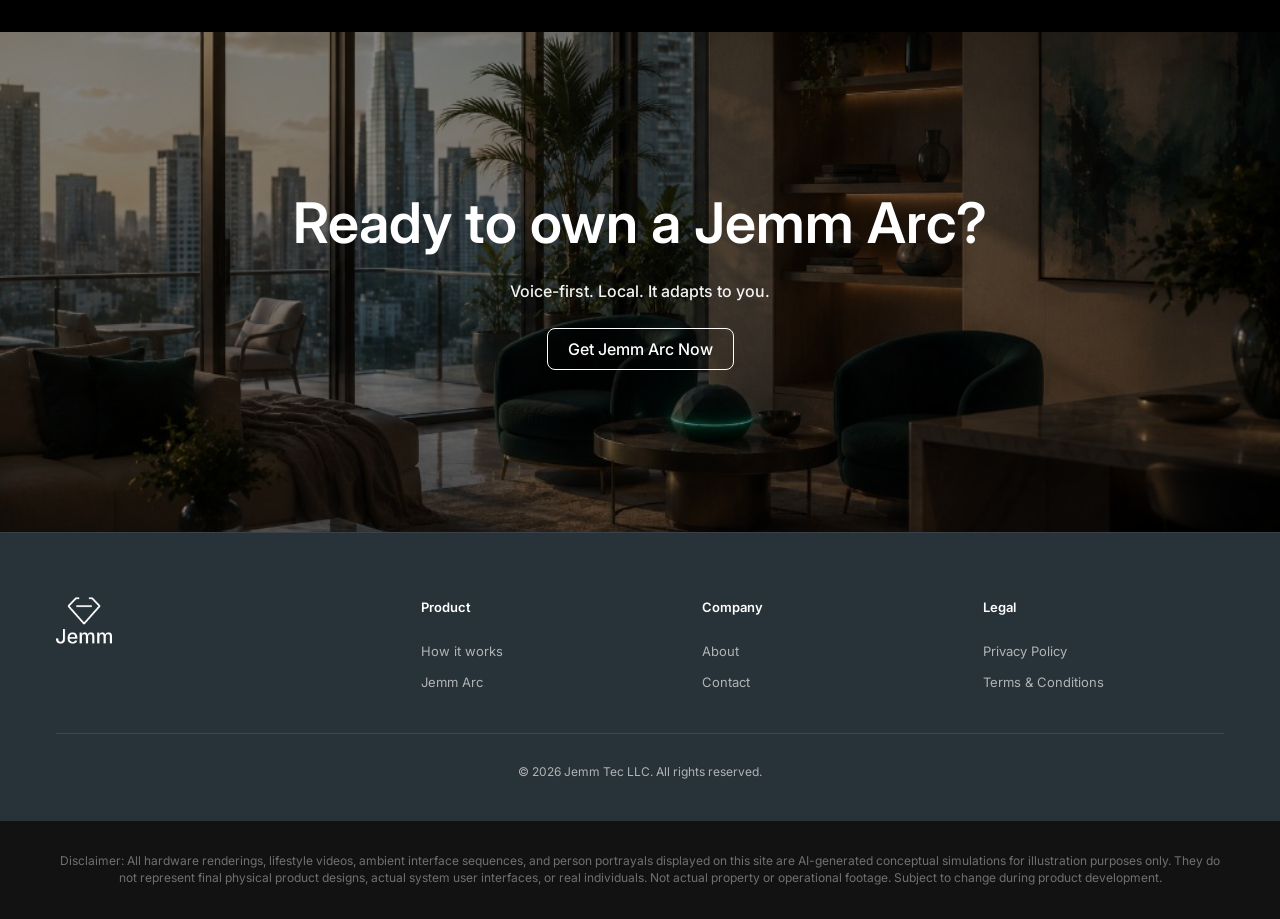
==== commit 33413631: "Improve mobile hero video startup Make the homepage video reliably begin playback when mobile browse" ====
--- a/index.html
+++ b/index.html
@@ -42,6 +42,7 @@
           loop
           muted
           playsinline
+          webkit-playsinline
           preload="auto"
         ></video>
         <div class="hero-home__overlay"></div>
--- a/css/styles.css
+++ b/css/styles.css
@@ -1512,3 +1512,9 @@
     white-space: nowrap;
   }
 }
+
+@media (min-width: 769px) {
+  .hero-home {
+    padding-bottom: 212px;
+  }
+}
--- a/css/hey-jemm.css
+++ b/css/hey-jemm.css
@@ -4,6 +4,7 @@
   background: #000;
   padding: 48px 0 56px;
   min-height: 1200px;
+  scroll-margin-top: calc(var(--nav-h) + 16px);
 }
 
 .simply-speak__intro {
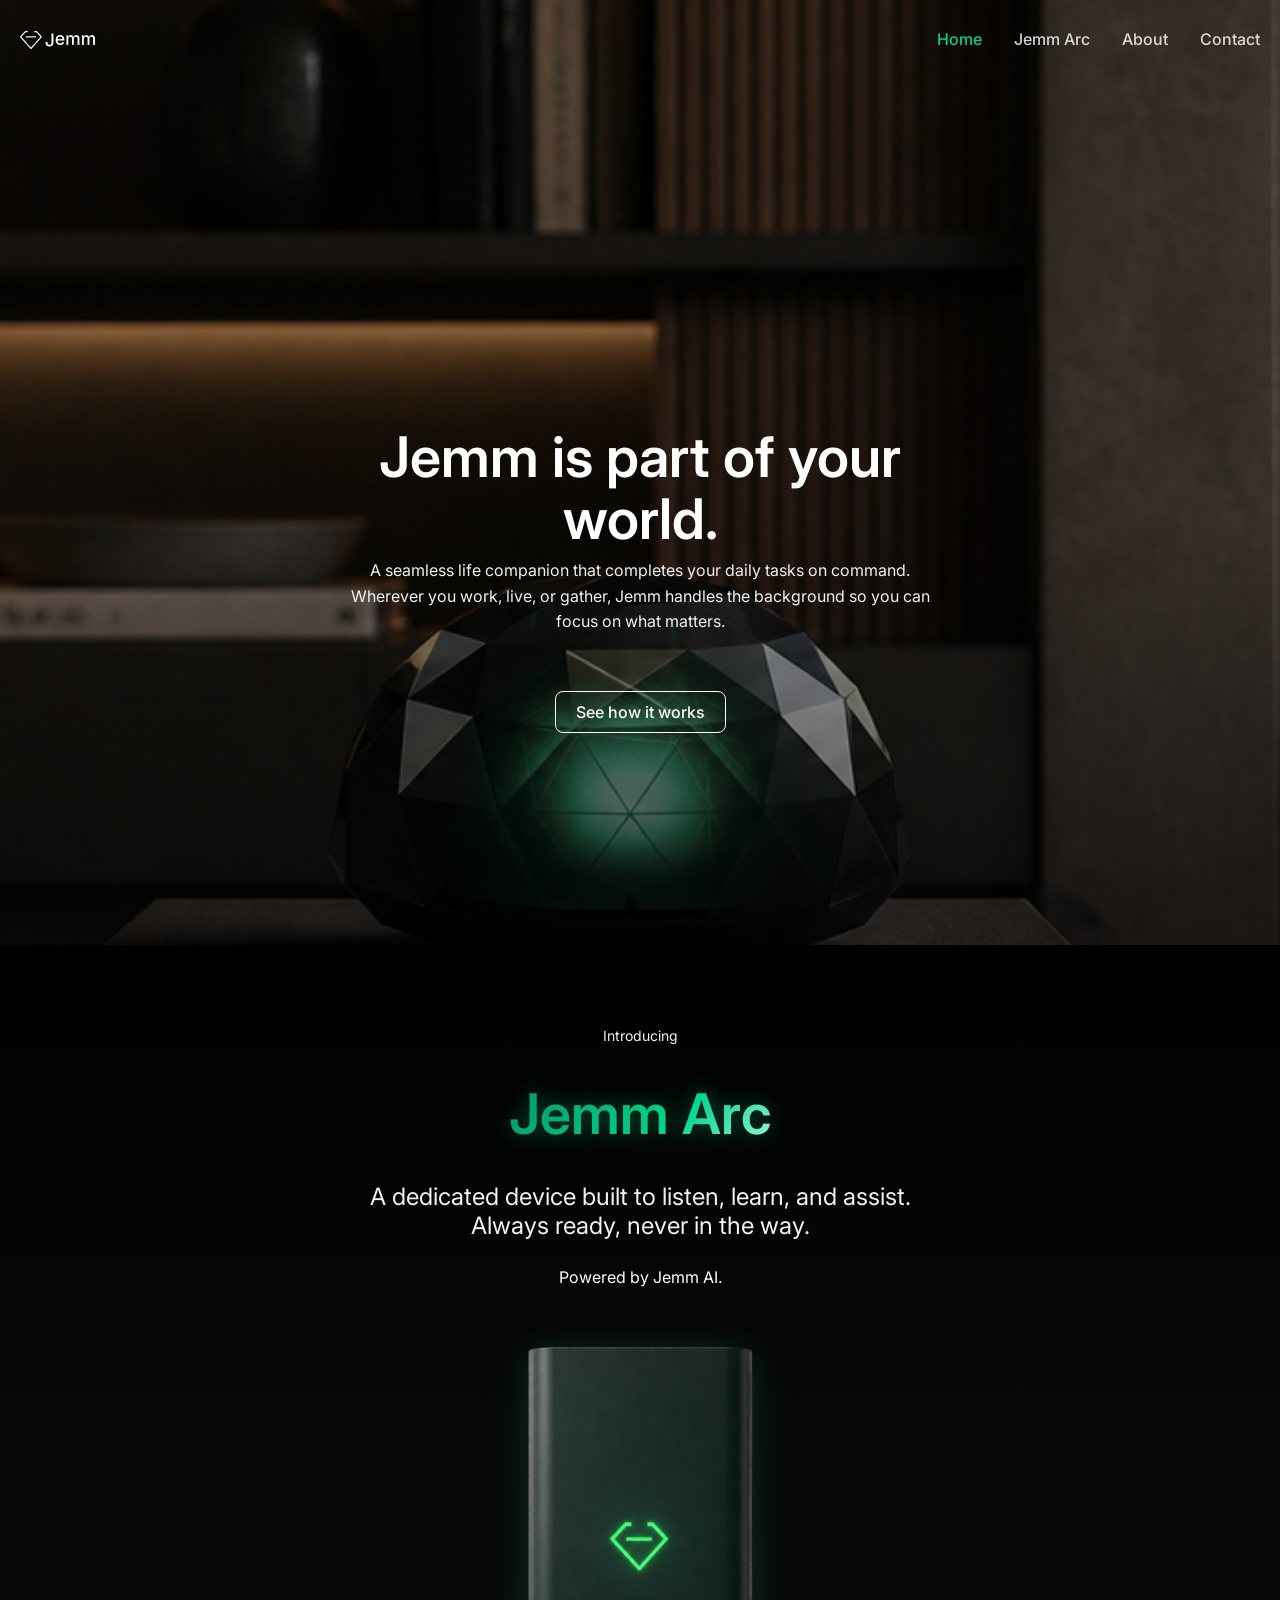
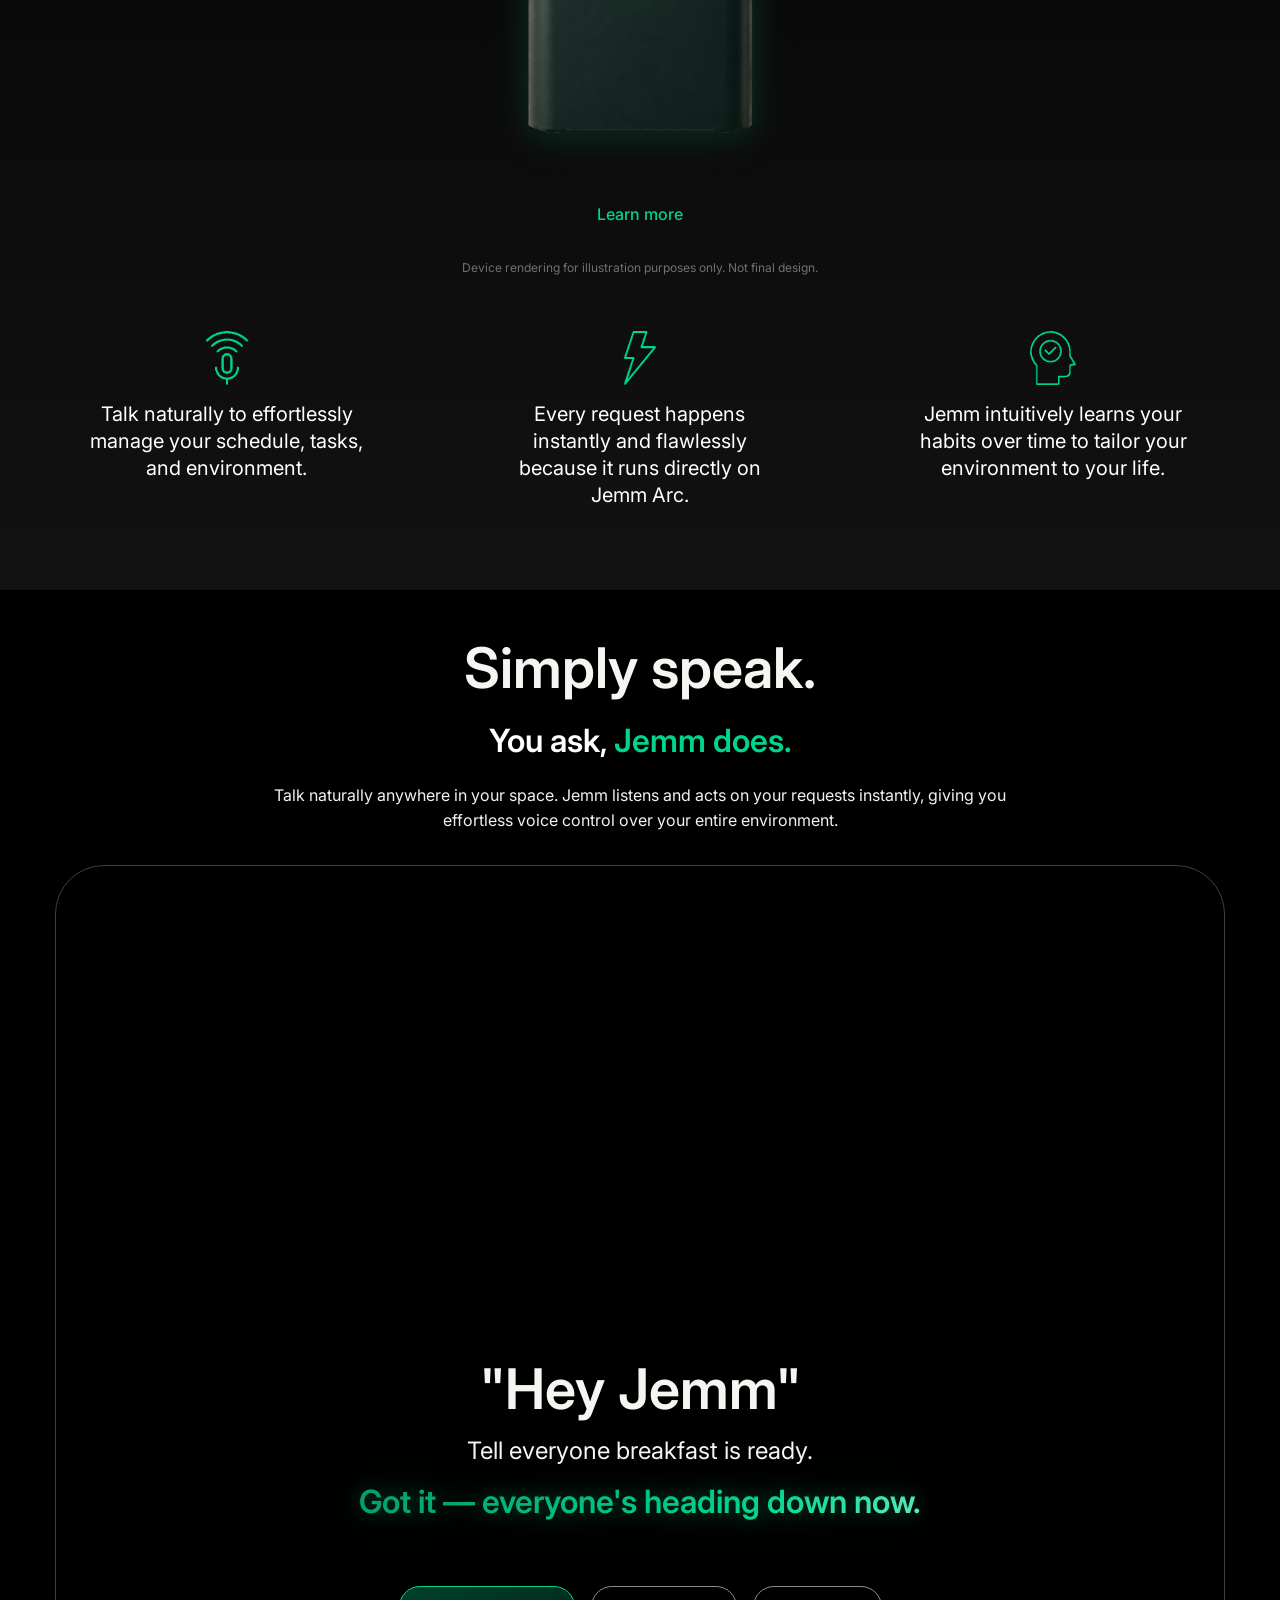
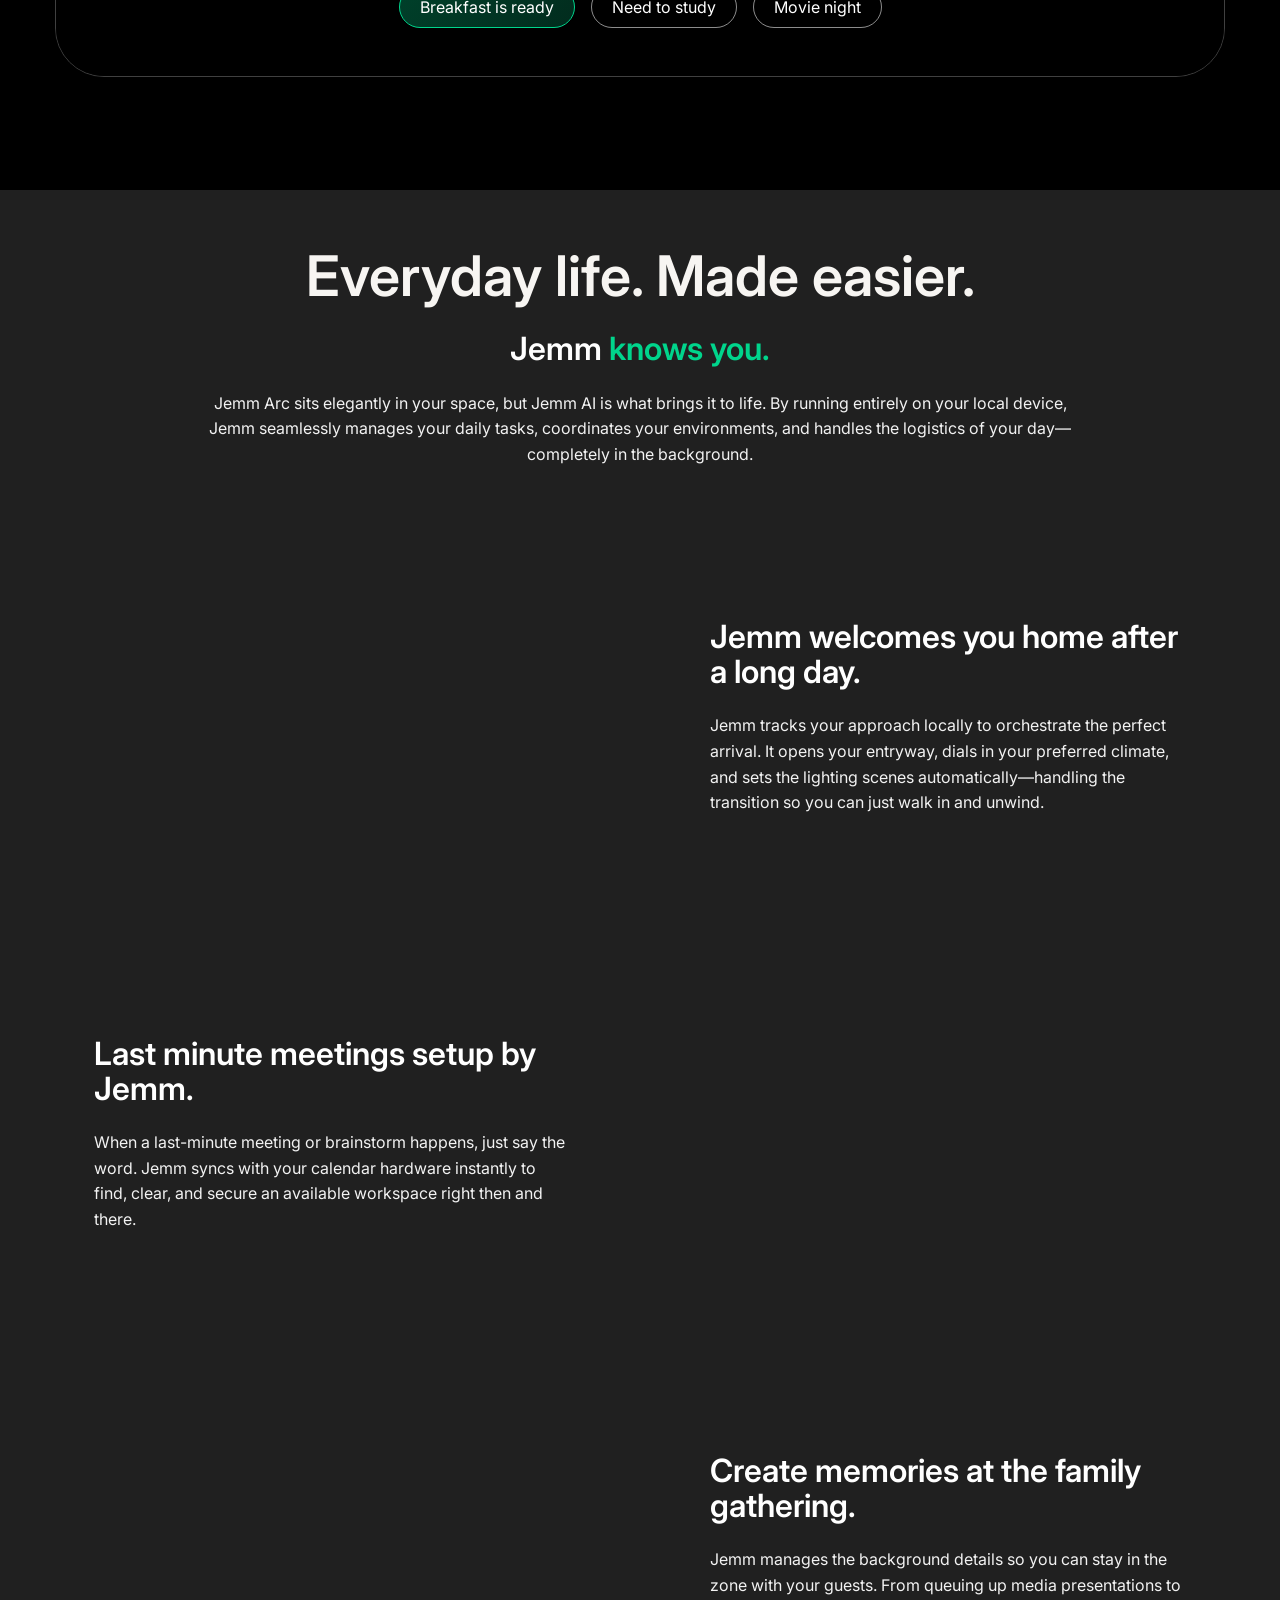
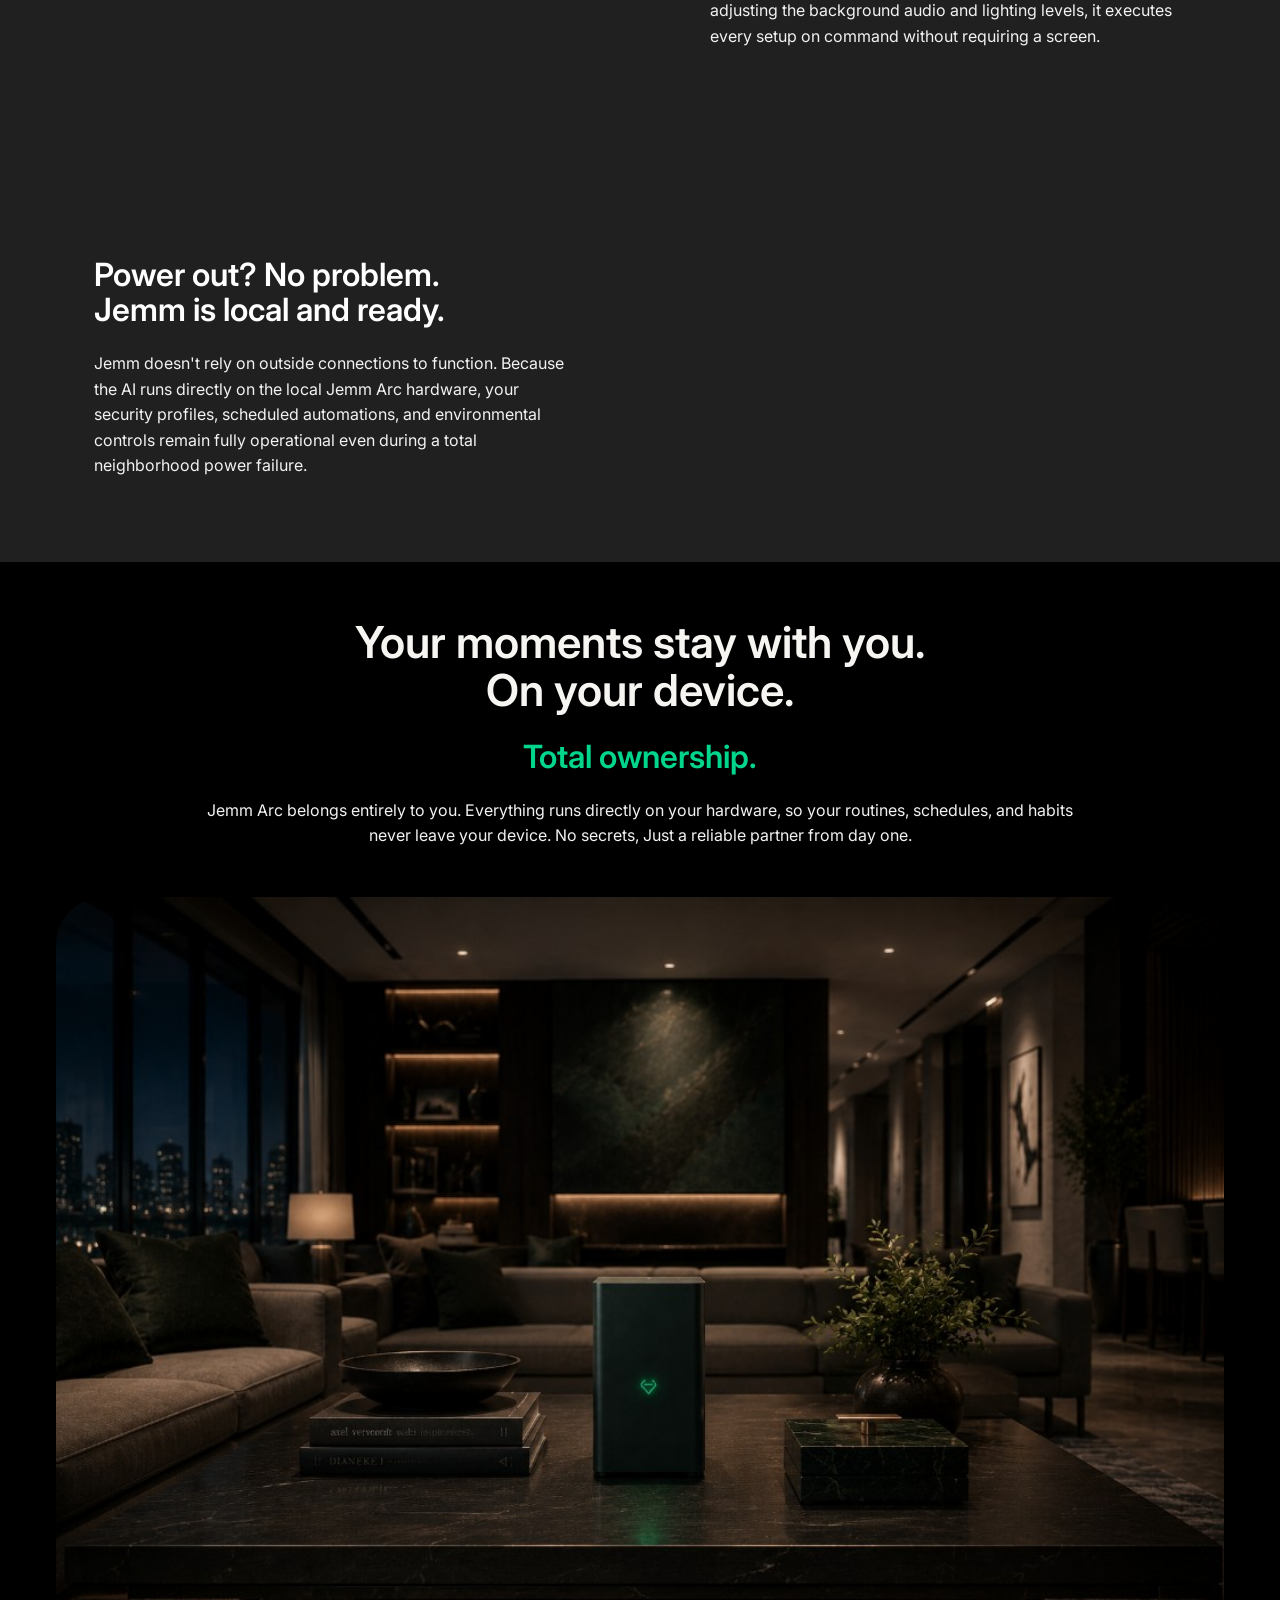
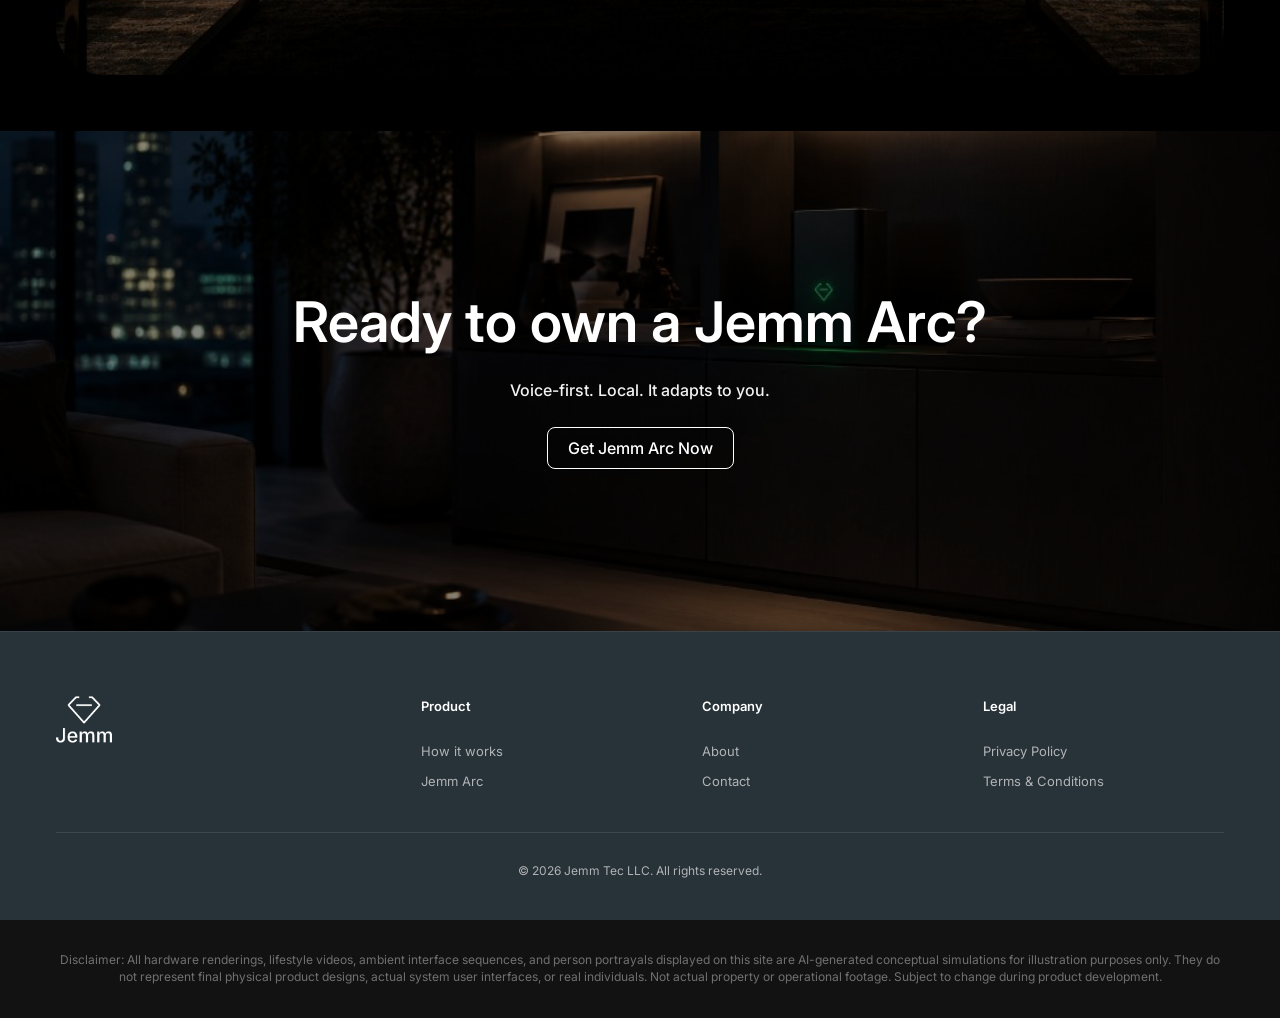
==== commit 24d4eed1: "Refresh approved site media Update home scenes, product imagery, legal and contact heroes, and the J" ====
--- a/index.html
+++ b/index.html
@@ -5,7 +5,7 @@
   <meta name="viewport" content="width=device-width, initial-scale=1.0" />
   <link rel="icon" href="assets/favicon.png" type="image/png" />
   <title>Jemm</title>
-  <meta name="description" content="A seamless life companion that completes your daily tasks on command. Jemm Arc runs locally in your space." />
+  <meta name="description" content="A seamless life companion that completes your daily tasks on command." />
   <link rel="preconnect" href="https://fonts.googleapis.com" />
   <link rel="preconnect" href="https://fonts.gstatic.com" crossorigin />
   <link href="https://fonts.googleapis.com/css2?family=Inter:wght@400;500;600;700&display=swap" rel="stylesheet" />
@@ -36,7 +36,7 @@
       <div class="hero-home__bg" aria-hidden="true">
         <video
           id="heroVideo"
-          src="assets/videos/hero-video.mp4"
+          src="assets/videos/hero-video.mp4?v=20260717b"
           poster="assets/images/hero-product.jpg"
           autoplay
           loop
@@ -70,7 +70,7 @@
         </div>
 
         <div class="device-showcase">
-          <img class="device-showcase__device" src="assets/images/jemm-arc-device.png" alt="Jemm Arc device render" width="1024" height="782" decoding="async" />
+          <img class="device-showcase__device" src="assets/images/jemm-arc-device-final-transparent.png" alt="Jemm Arc device render" width="1024" height="1024" decoding="async" />
         </div>
 
         <a href="jemm-arc.html" class="arc-intro__link">Learn more</a>
@@ -103,7 +103,7 @@
       <div class="simply-speak__stage">
         <section class="hey-jemm hey-jemm--scenes" id="hey-jemm" aria-labelledby="hey-jemm-title">
           <div class="hey-jemm__stage" aria-hidden="true">
-            <video class="hey-jemm__video" id="heyJemmVideo" autoplay muted playsinline disablepictureinpicture disableremoteplayback preload="metadata" data-current="assets/videos/breakfast-ready-hey-jemm.mp4" src="assets/videos/breakfast-ready-hey-jemm.mp4"></video>
+            <video class="hey-jemm__video" id="heyJemmVideo" autoplay muted playsinline disablepictureinpicture disableremoteplayback preload="metadata" data-current="assets/videos/breakfast-ready-hey-jemm.mp4?v=20260717" src="assets/videos/breakfast-ready-hey-jemm.mp4?v=20260717"></video>
             <div class="hey-jemm__stage-shade"></div>
           </div>
           <div class="hey-jemm__layout">
@@ -115,9 +115,9 @@
               </div>
               <div class="hey-jemm__scenes-wrap">
                 <div class="hey-jemm__scenes" role="tablist" aria-label="Example scenes">
-                  <button class="hey-jemm__scene" type="button" role="tab" data-gem="diamond" data-video="assets/videos/breakfast-ready-hey-jemm.mp4" aria-selected="false">Breakfast is ready</button>
-                  <button class="hey-jemm__scene" type="button" role="tab" data-gem="radiant" data-video="assets/videos/study-hey-jemm.mp4" aria-selected="false">Need to study</button>
-                  <button class="hey-jemm__scene" type="button" role="tab" data-gem="amethyst" data-video="assets/videos/movie-night-hey-jemm.mp4" aria-selected="false">Movie night</button>
+                  <button class="hey-jemm__scene" type="button" role="tab" data-gem="diamond" data-video="assets/videos/breakfast-ready-hey-jemm.mp4?v=20260717" aria-selected="false">Breakfast is ready</button>
+                  <button class="hey-jemm__scene" type="button" role="tab" data-gem="radiant" data-video="assets/videos/study-hey-jemm.mp4?v=20260717b" aria-selected="false">Need to study</button>
+                  <button class="hey-jemm__scene" type="button" role="tab" data-gem="amethyst" data-video="assets/videos/movie-night-hey-jemm.mp4?v=20260717" aria-selected="false">Movie night</button>
                 </div>
               </div>
             </div>
@@ -137,7 +137,7 @@
         <div class="story-rows">
           <article class="story-row">
             <div class="story-row__media">
-              <video src="assets/videos/story-arrival.mp4" autoplay muted loop playsinline preload="metadata" aria-label="Arriving home with Jemm"></video>
+              <video src="assets/videos/story-arrival.mp4?v=20260717" autoplay muted loop playsinline preload="metadata" aria-label="Arriving home with Jemm"></video>
             </div>
             <div class="story-row__copy">
               <h3 class="h3" style="color: var(--white);">Jemm welcomes you home after a long day.</h3>
@@ -147,7 +147,7 @@
 
           <article class="story-row story-row--reverse">
             <div class="story-row__media">
-              <video src="assets/videos/story-meeting.mp4" autoplay muted loop playsinline preload="metadata" aria-label="Meeting room prepared by Jemm"></video>
+              <video src="assets/videos/story-meeting.mp4?v=20260717b" autoplay muted loop playsinline preload="metadata" aria-label="Meeting room prepared by Jemm"></video>
             </div>
             <div class="story-row__copy">
               <h3 class="h3" style="color: var(--white);">Last minute meetings setup by Jemm.</h3>
@@ -157,7 +157,7 @@
 
           <article class="story-row">
             <div class="story-row__media">
-              <video src="assets/videos/story-birthday.mp4" autoplay muted loop playsinline preload="metadata" aria-label="Family gathering with Jemm"></video>
+              <video src="assets/videos/story-birthday.mp4?v=20260717c" autoplay muted loop playsinline preload="metadata" aria-label="Family gathering with Jemm"></video>
             </div>
             <div class="story-row__copy">
               <h3 class="h3" style="color: var(--white);">Create memories at the family gathering.</h3>
@@ -167,7 +167,7 @@
 
           <article class="story-row story-row--reverse">
             <div class="story-row__media">
-              <video src="assets/videos/story-power-out.mp4" autoplay muted loop playsinline preload="metadata" aria-label="Jemm operating during a power outage"></video>
+              <video src="assets/videos/story-power-out.mp4?v=20260717b" autoplay muted loop playsinline preload="metadata" aria-label="Jemm operating during a power outage"></video>
             </div>
             <div class="story-row__copy">
               <h3 class="h3" style="color: var(--white);">Power out? No problem.<br />Jemm is local and ready.</h3>
@@ -186,14 +186,14 @@
           <p style="margin: 0;">Jemm Arc belongs entirely to you. Everything runs directly on your hardware, so your routines, schedules, and habits never leave your device. No secrets, Just a reliable partner from day one.</p>
         </header>
         <div class="ownership-visual">
-          <img src="assets/images/ownership.jpg" alt="Jemm ownership and privacy visualization" loading="lazy" />
+          <img src="assets/images/ownership-living-room.png" alt="Jemm Arc in a refined living room" loading="lazy" />
         </div>
       </div>
     </section>
 
     <section class="cta-band" aria-labelledby="cta-title">
       <div class="cta-band__bg" aria-hidden="true">
-        <img src="assets/images/ready-for-jemm.jpg" alt="" />
+        <img src="assets/images/ready-for-jemm-living-room.png" alt="" />
         <div class="cta-band__overlay"></div>
       </div>
       <div class="cta-band__content">
--- a/css/styles.css
+++ b/css/styles.css
@@ -485,12 +485,9 @@
   text-shadow: 0 2px 20px rgba(0, 0, 0, 0.55);
 }
 
-.hero-page--about .hero-page__bg img {
-  object-position: center 45%;
-}
-
+.hero-page--about .hero-page__bg img,
 .hero-page--contact .hero-page__bg img {
-  object-position: center 58%;
+  object-position: center 50%;
 }
 
 .hero-page--product .hero-page__bg img {
@@ -618,46 +615,6 @@
   overflow: visible;
   padding: 8px 0 20px;
   isolation: isolate;
-}
-
-.device-showcase::before {
-  content: "";
-  position: absolute;
-  left: 50%;
-  top: 50%;
-  transform: translate(-50%, -50%);
-  width: 68%;
-  height: 62%;
-  background: radial-gradient(
-    ellipse at center,
-    rgba(0, 213, 140, 0.1) 0%,
-    rgba(5, 145, 97, 0.05) 38%,
-    rgba(0, 213, 140, 0.02) 58%,
-    transparent 76%
-  );
-  z-index: 1;
-  pointer-events: none;
-  filter: blur(10px);
-}
-
-.device-showcase::after {
-  content: "";
-  position: absolute;
-  left: 50%;
-  top: 62%;
-  transform: translate(-50%, -50%);
-  width: 50%;
-  height: 18%;
-  background: radial-gradient(
-    ellipse at center,
-    rgba(0, 213, 140, 0.14) 0%,
-    rgba(5, 145, 97, 0.07) 42%,
-    rgba(0, 213, 140, 0.03) 62%,
-    transparent 82%
-  );
-  z-index: 1;
-  pointer-events: none;
-  filter: blur(12px);
 }
 
 .device-showcase__device {
@@ -1019,7 +976,7 @@
   aspect-ratio: 490 / 374;
 }
 
-.split-card__media img {
+.split-card__media :is(img, video) {
   width: 100%;
   height: 100%;
   object-fit: cover;
@@ -1092,46 +1049,6 @@
   margin-inline: auto;
   box-sizing: border-box;
   isolation: isolate;
-}
-
-.partner-band__visual::before {
-  content: "";
-  position: absolute;
-  left: 50%;
-  top: 50%;
-  transform: translate(-50%, -50%);
-  width: 78%;
-  height: 80%;
-  background: radial-gradient(
-    ellipse at center,
-    rgba(0, 213, 140, 0.34) 0%,
-    rgba(5, 145, 97, 0.2) 38%,
-    rgba(0, 213, 140, 0.08) 58%,
-    transparent 76%
-  );
-  z-index: 0;
-  pointer-events: none;
-  filter: blur(12px);
-}
-
-.partner-band__visual::after {
-  content: "";
-  position: absolute;
-  left: 50%;
-  top: 66%;
-  transform: translate(-50%, -50%);
-  width: 66%;
-  height: 28%;
-  background: radial-gradient(
-    ellipse at center,
-    rgba(0, 213, 140, 0.42) 0%,
-    rgba(5, 145, 97, 0.22) 42%,
-    rgba(0, 213, 140, 0.08) 62%,
-    transparent 82%
-  );
-  z-index: 0;
-  pointer-events: none;
-  filter: blur(14px);
 }
 
 .partner-band__device {
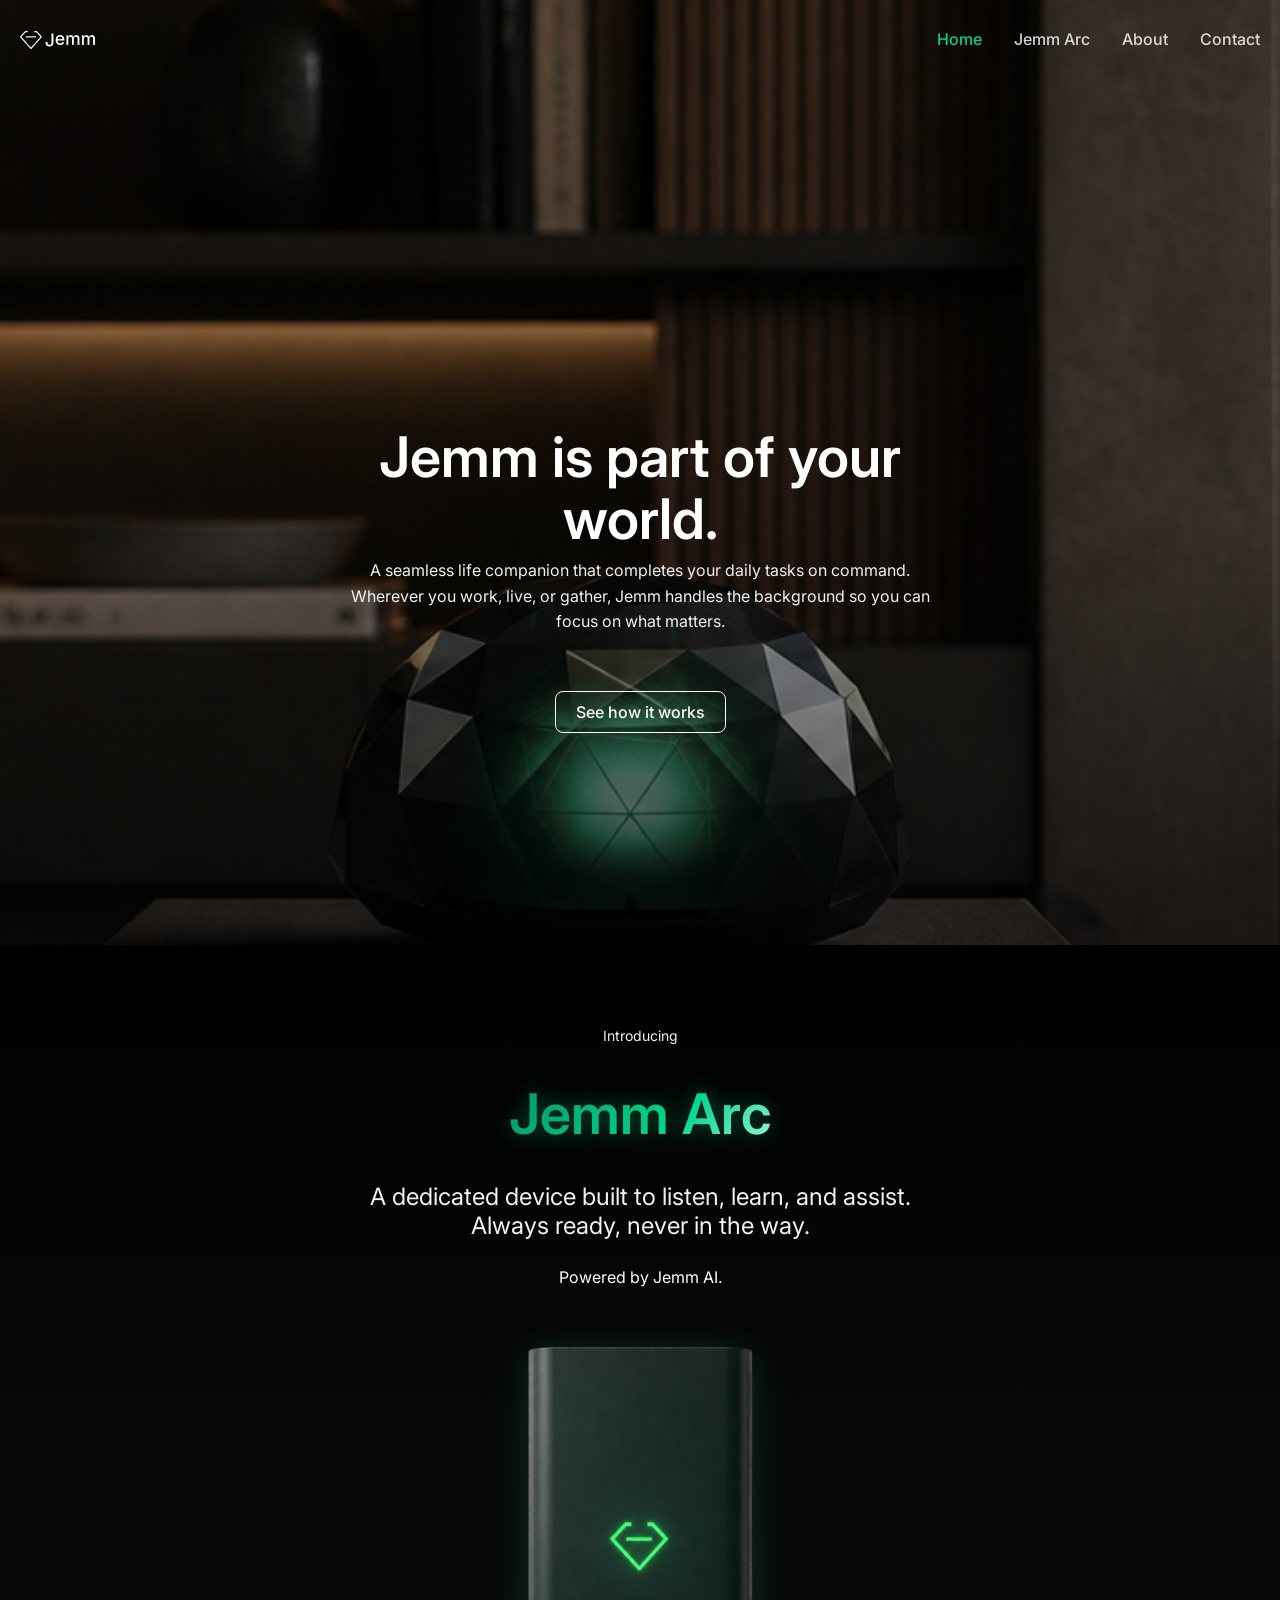
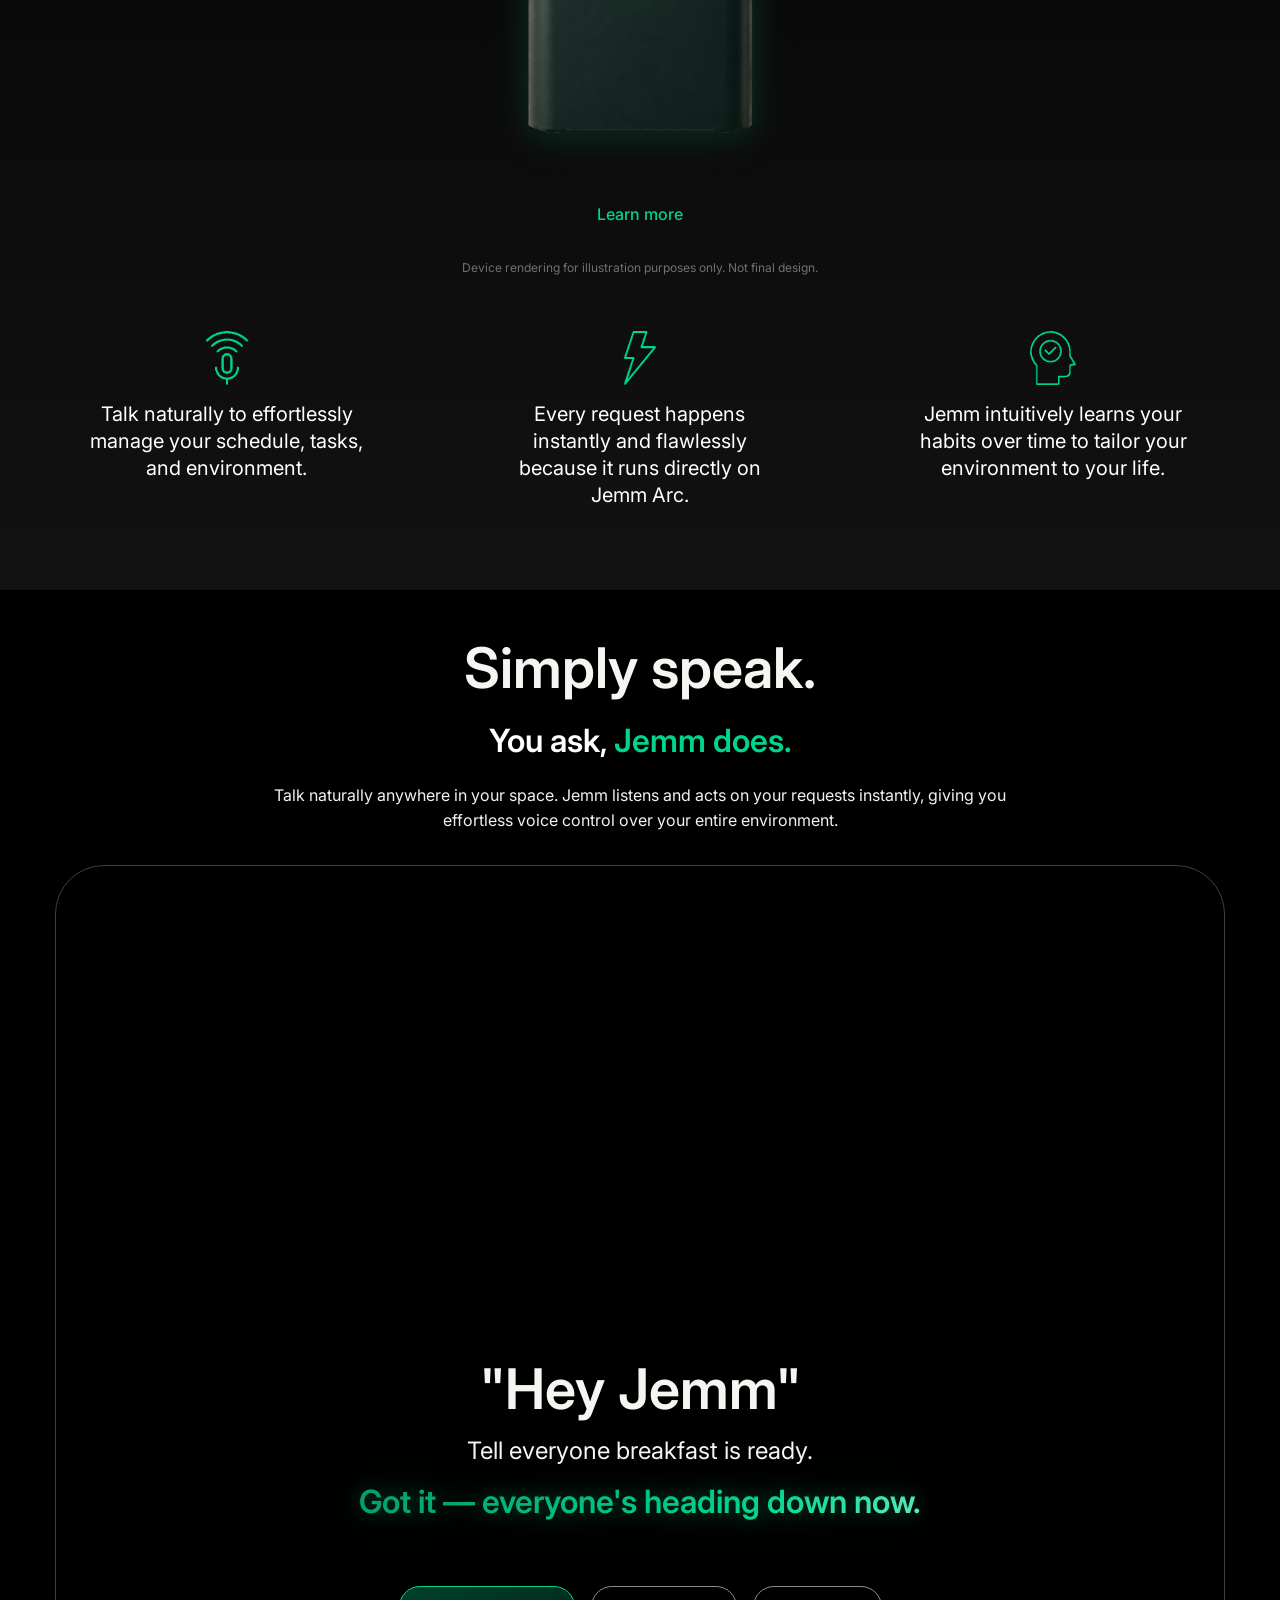
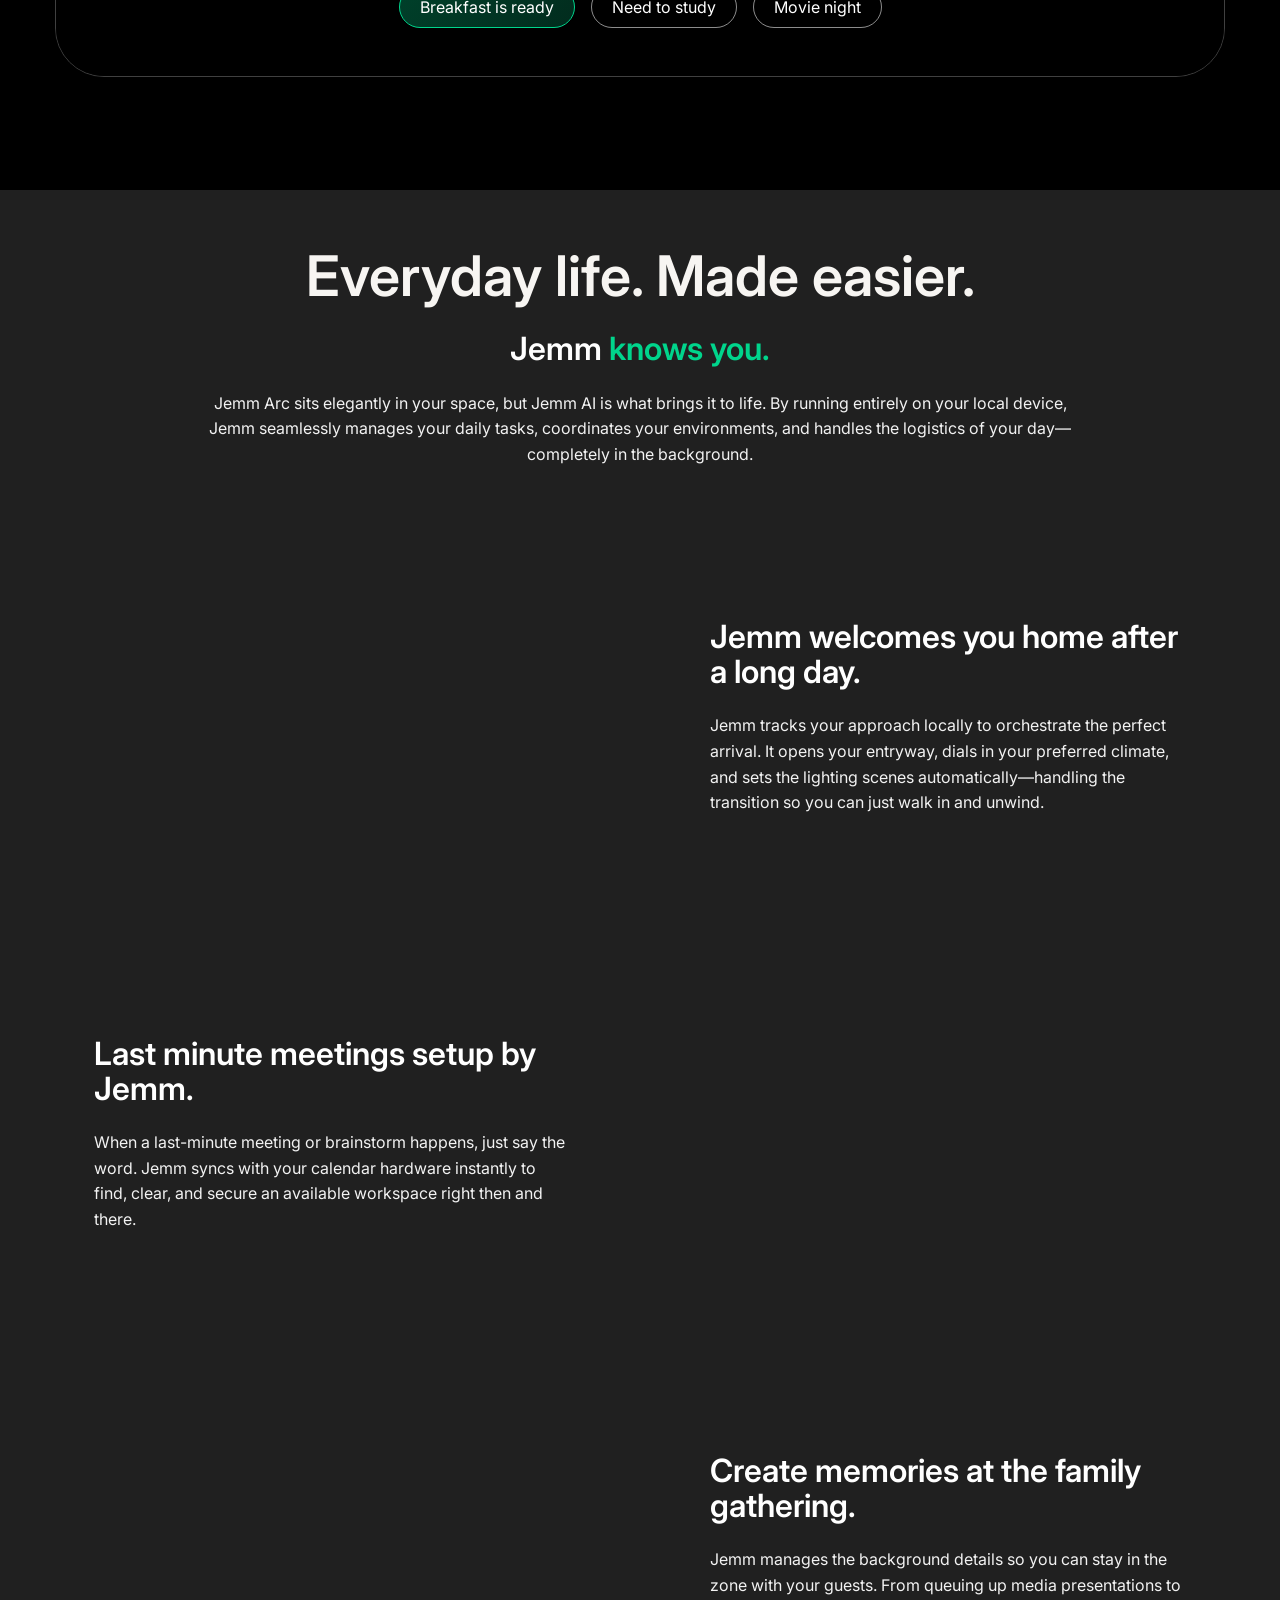
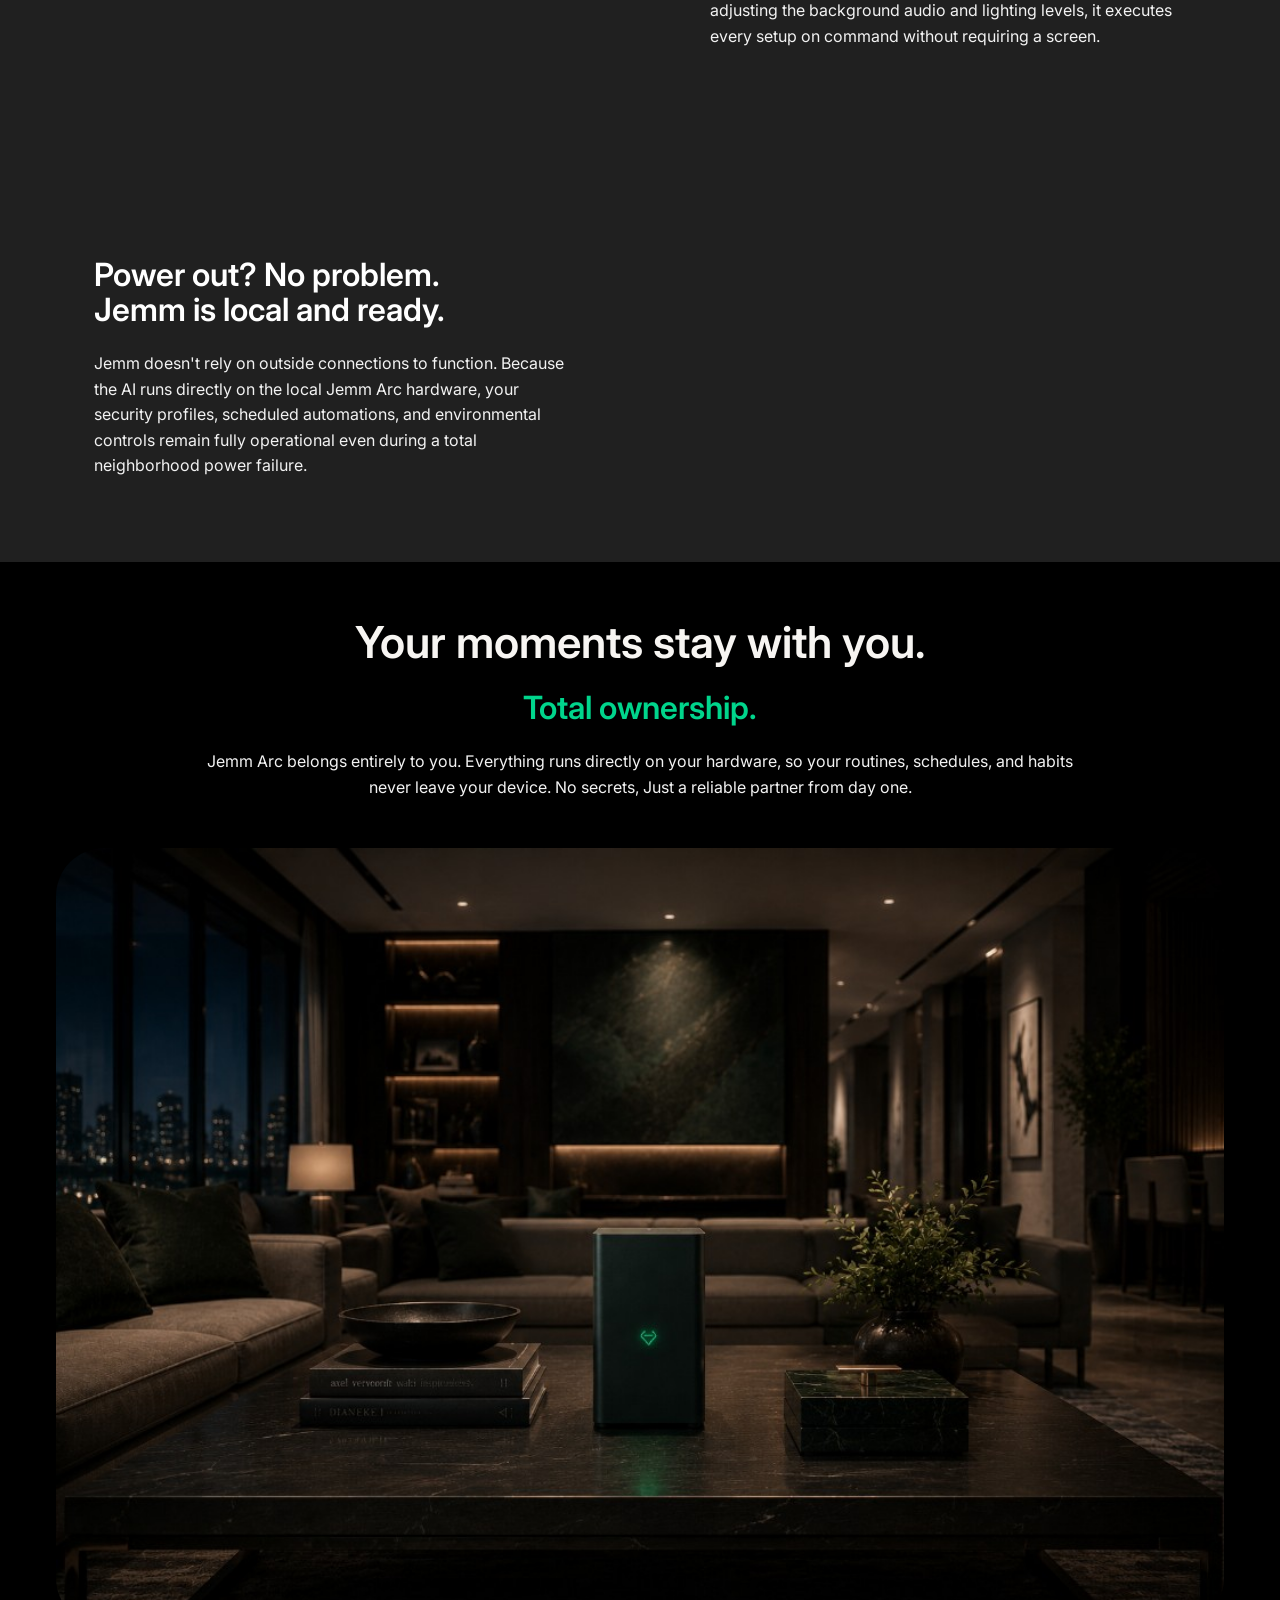
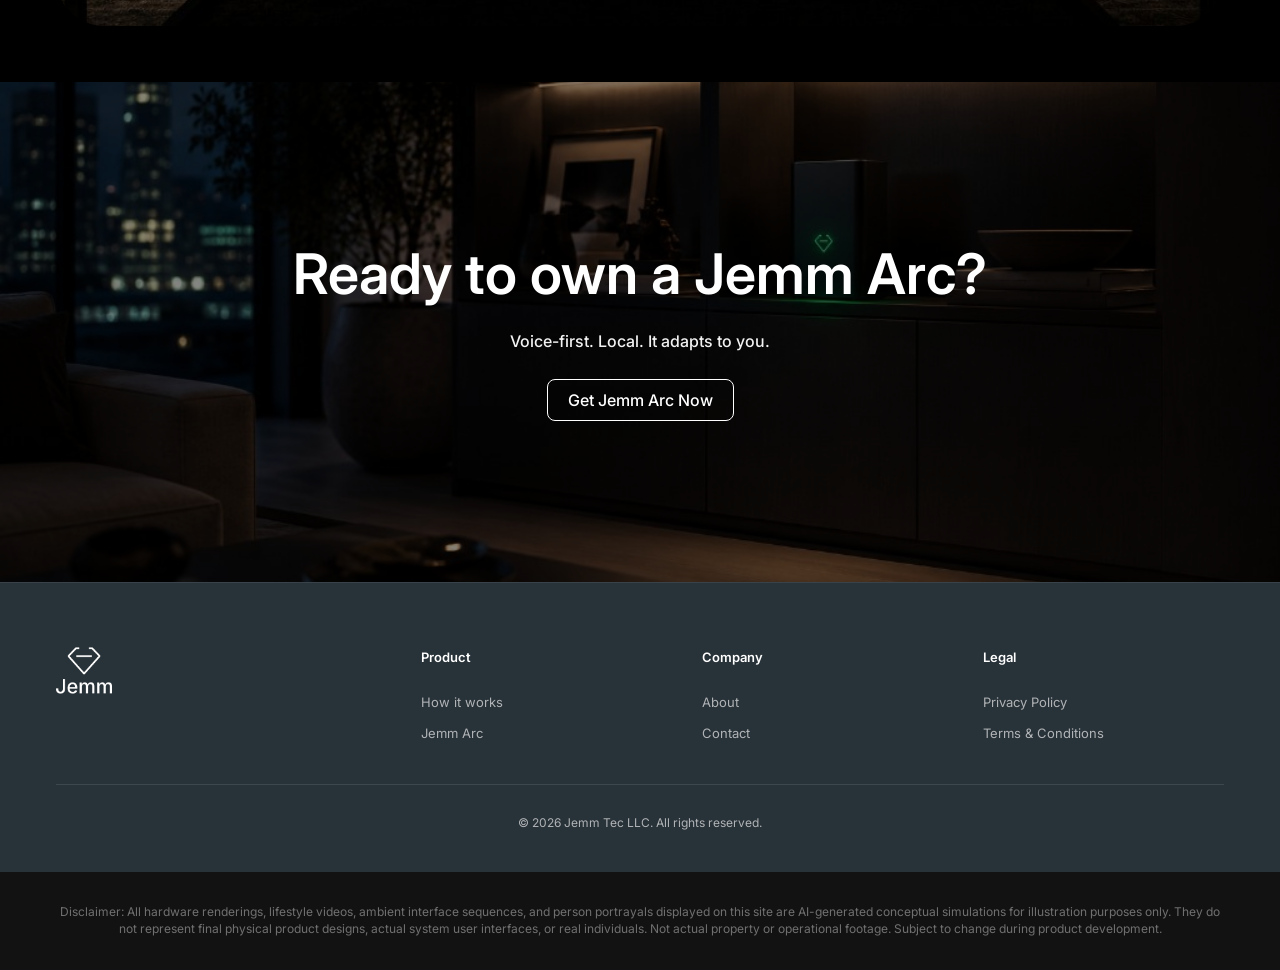
==== commit 952d3c06: "Simplify ownership section heading Remove the secondary ownership tagline from the homepage section " ====
--- a/index.html
+++ b/index.html
@@ -181,7 +181,7 @@
     <section class="section section--black" aria-labelledby="ownership-title">
       <div class="container">
         <header class="section-header">
-          <h2 class="h2" id="ownership-title" style="color: var(--coconut);">Your moments stay with you.<br />On your device.</h2>
+          <h2 class="h2" id="ownership-title" style="color: var(--coconut);">Your moments stay with you.</h2>
           <p class="h3 text-neon" style="margin: 0;">Total ownership.</p>
           <p style="margin: 0;">Jemm Arc belongs entirely to you. Everything runs directly on your hardware, so your routines, schedules, and habits never leave your device. No secrets, Just a reliable partner from day one.</p>
         </header>
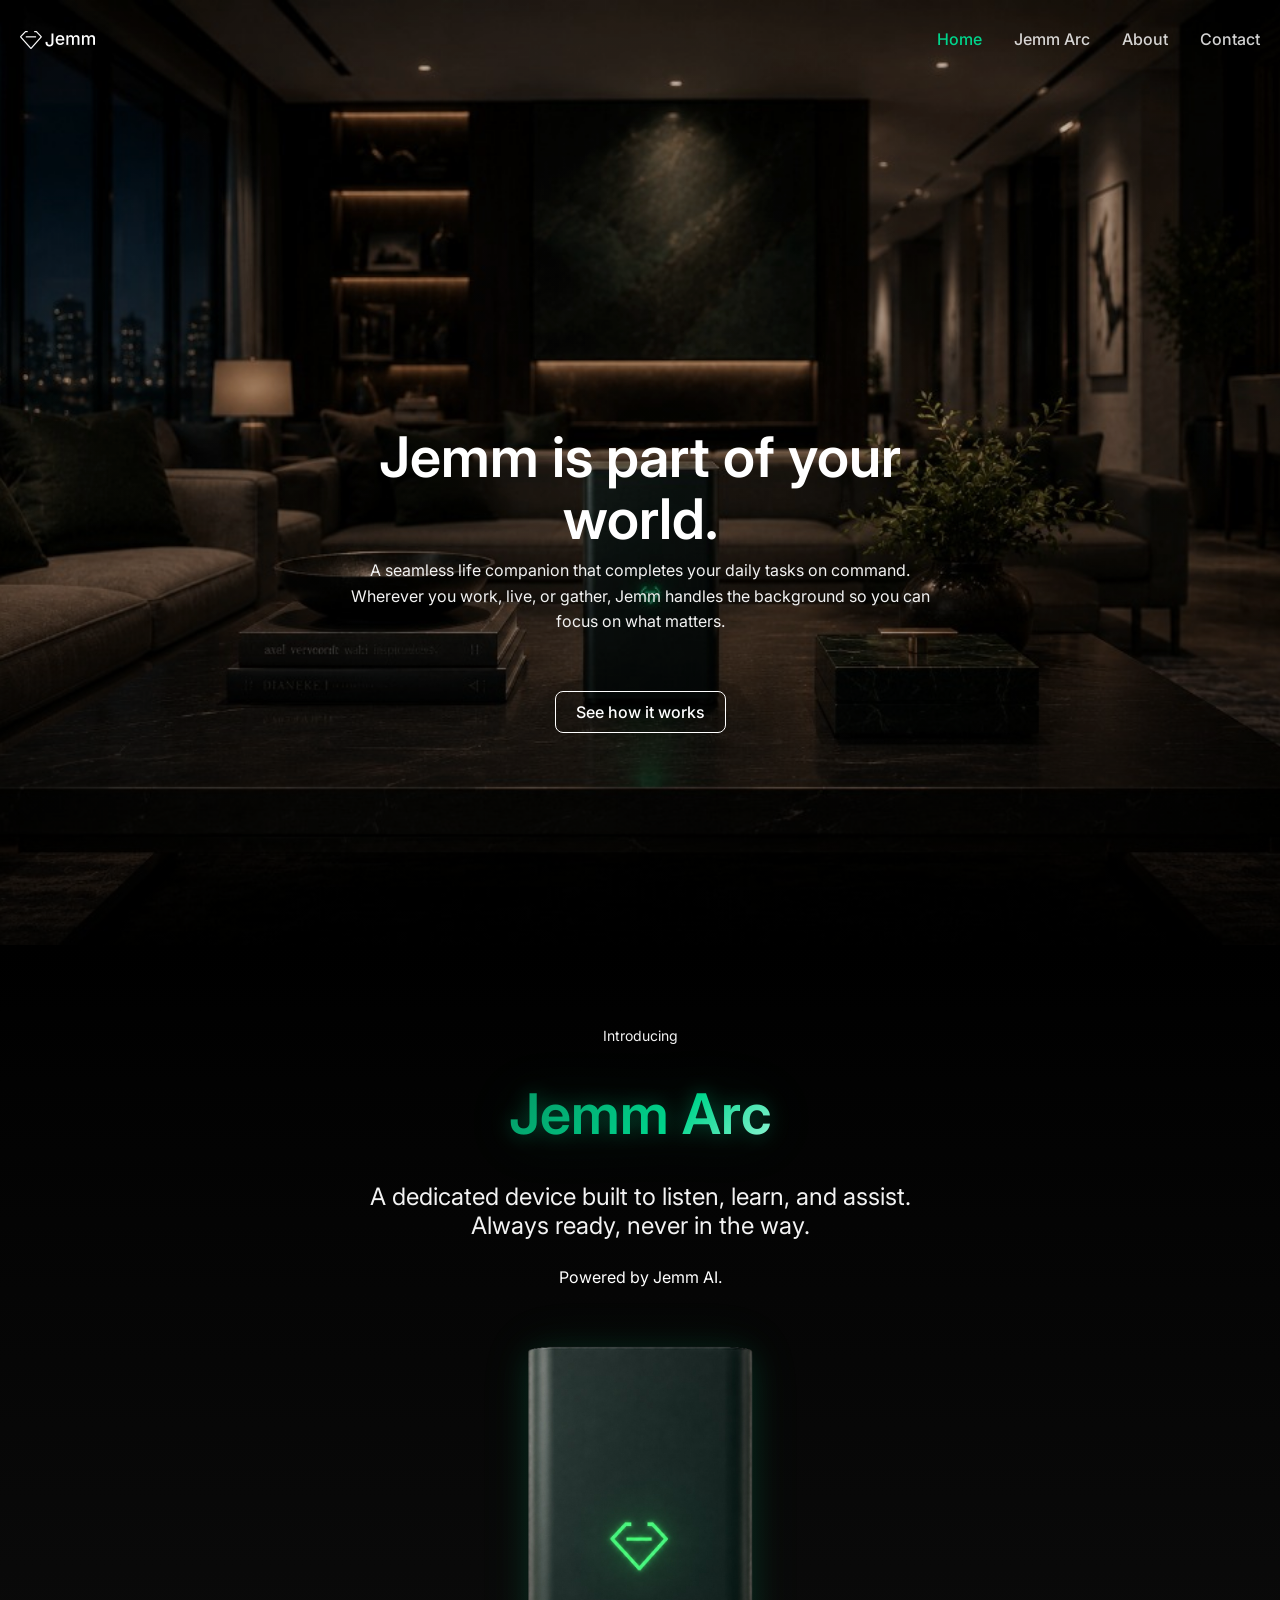
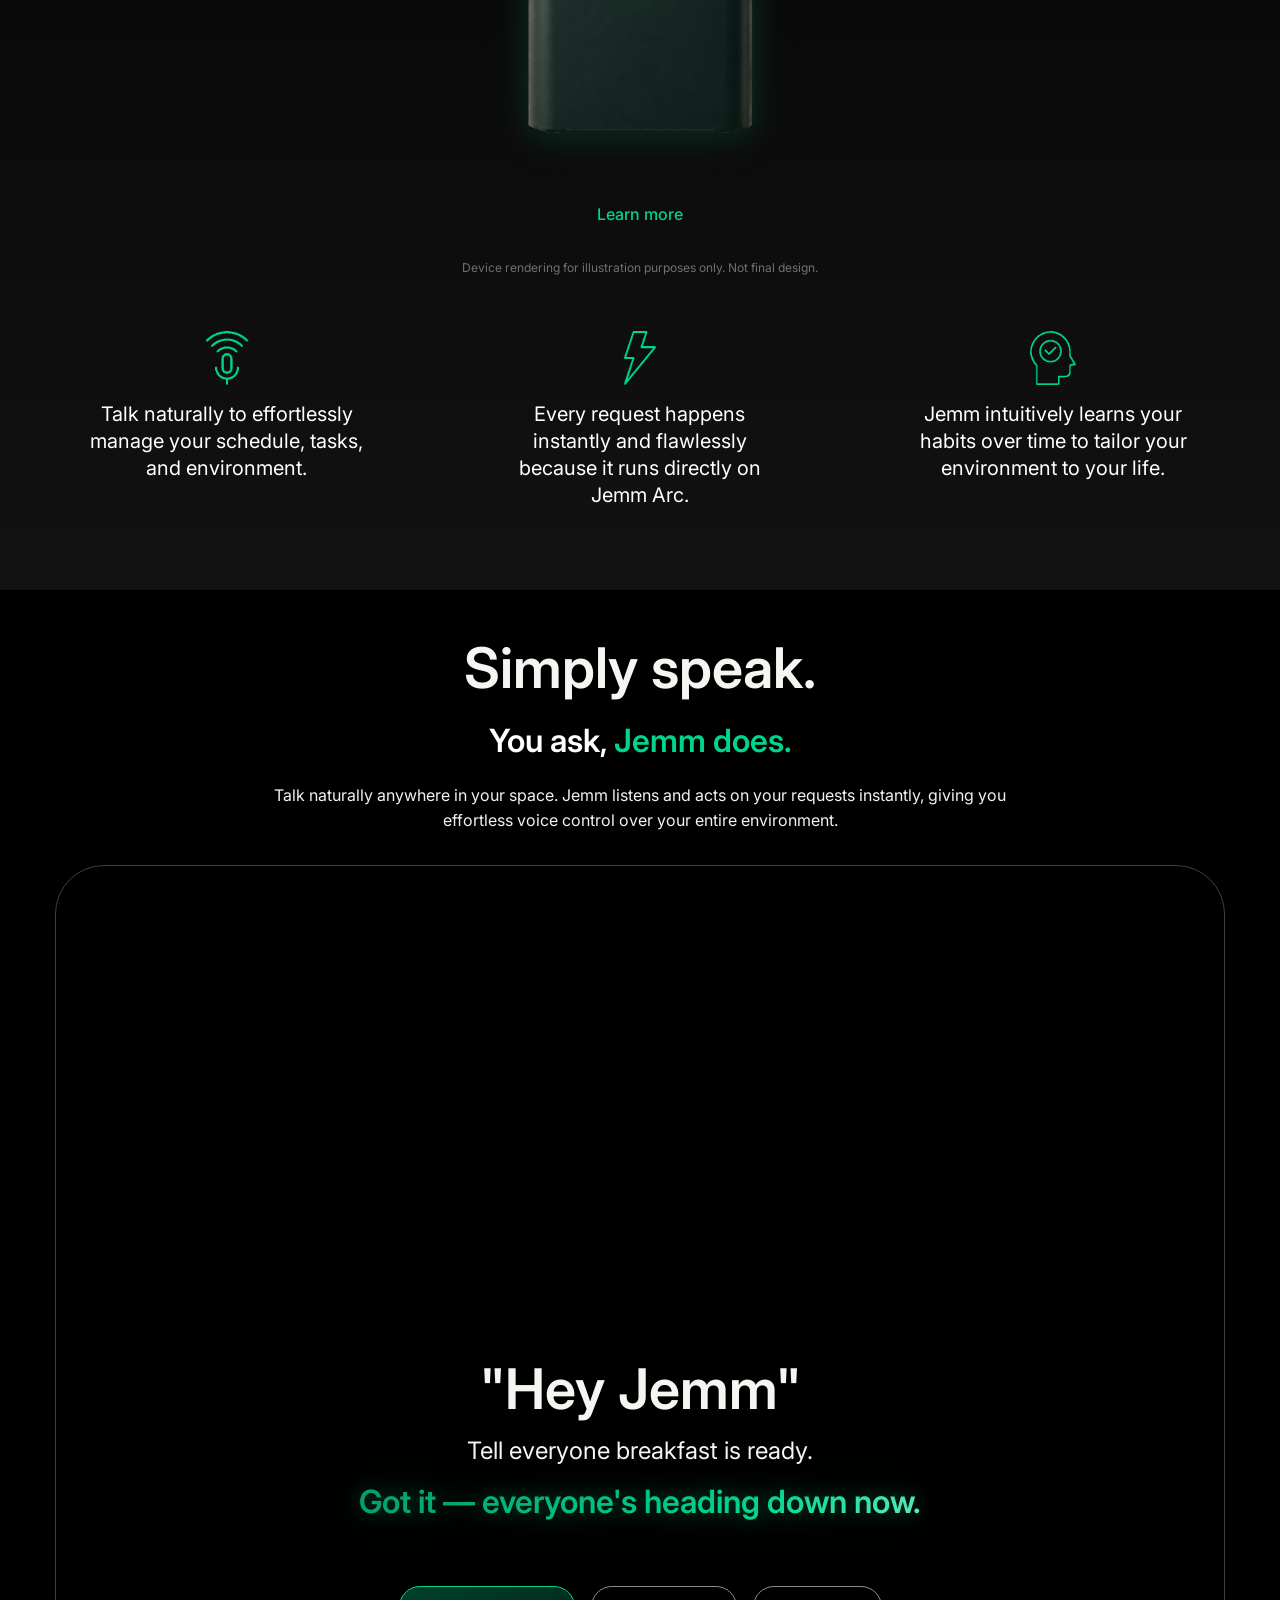
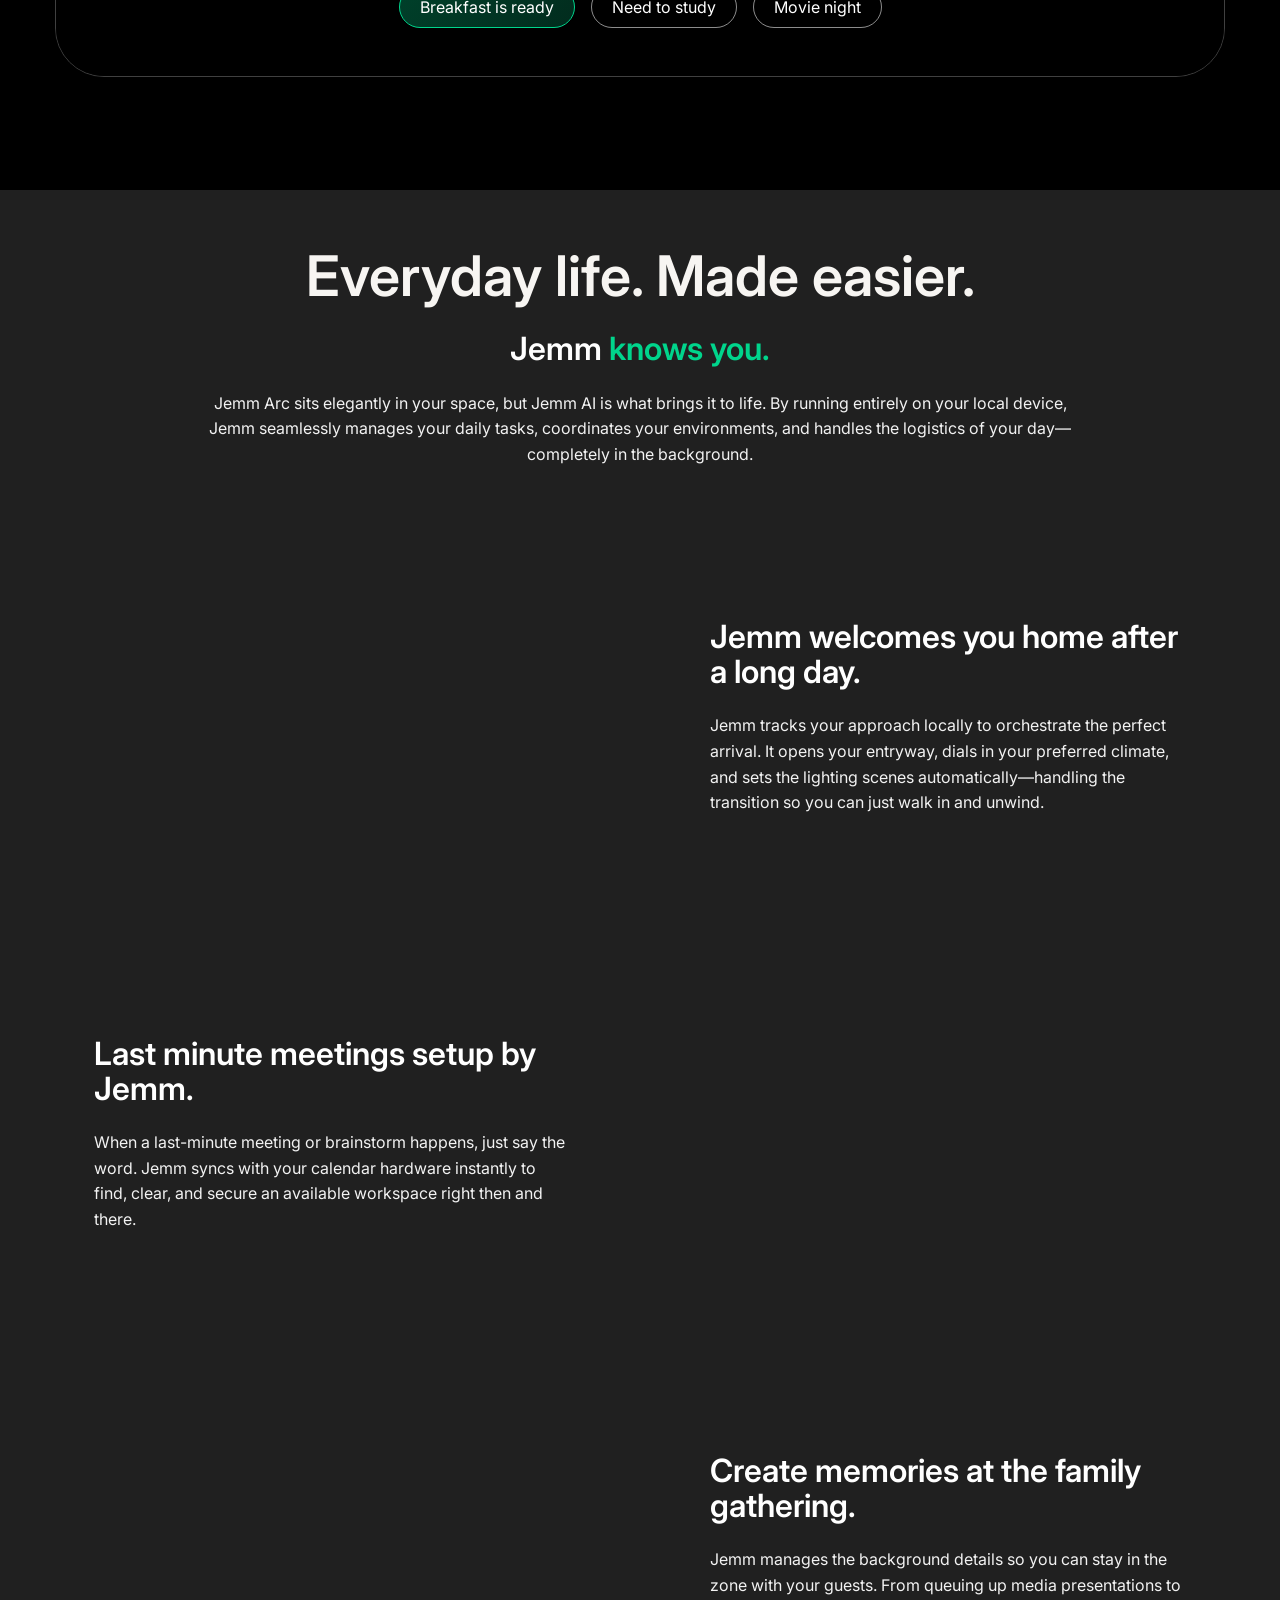
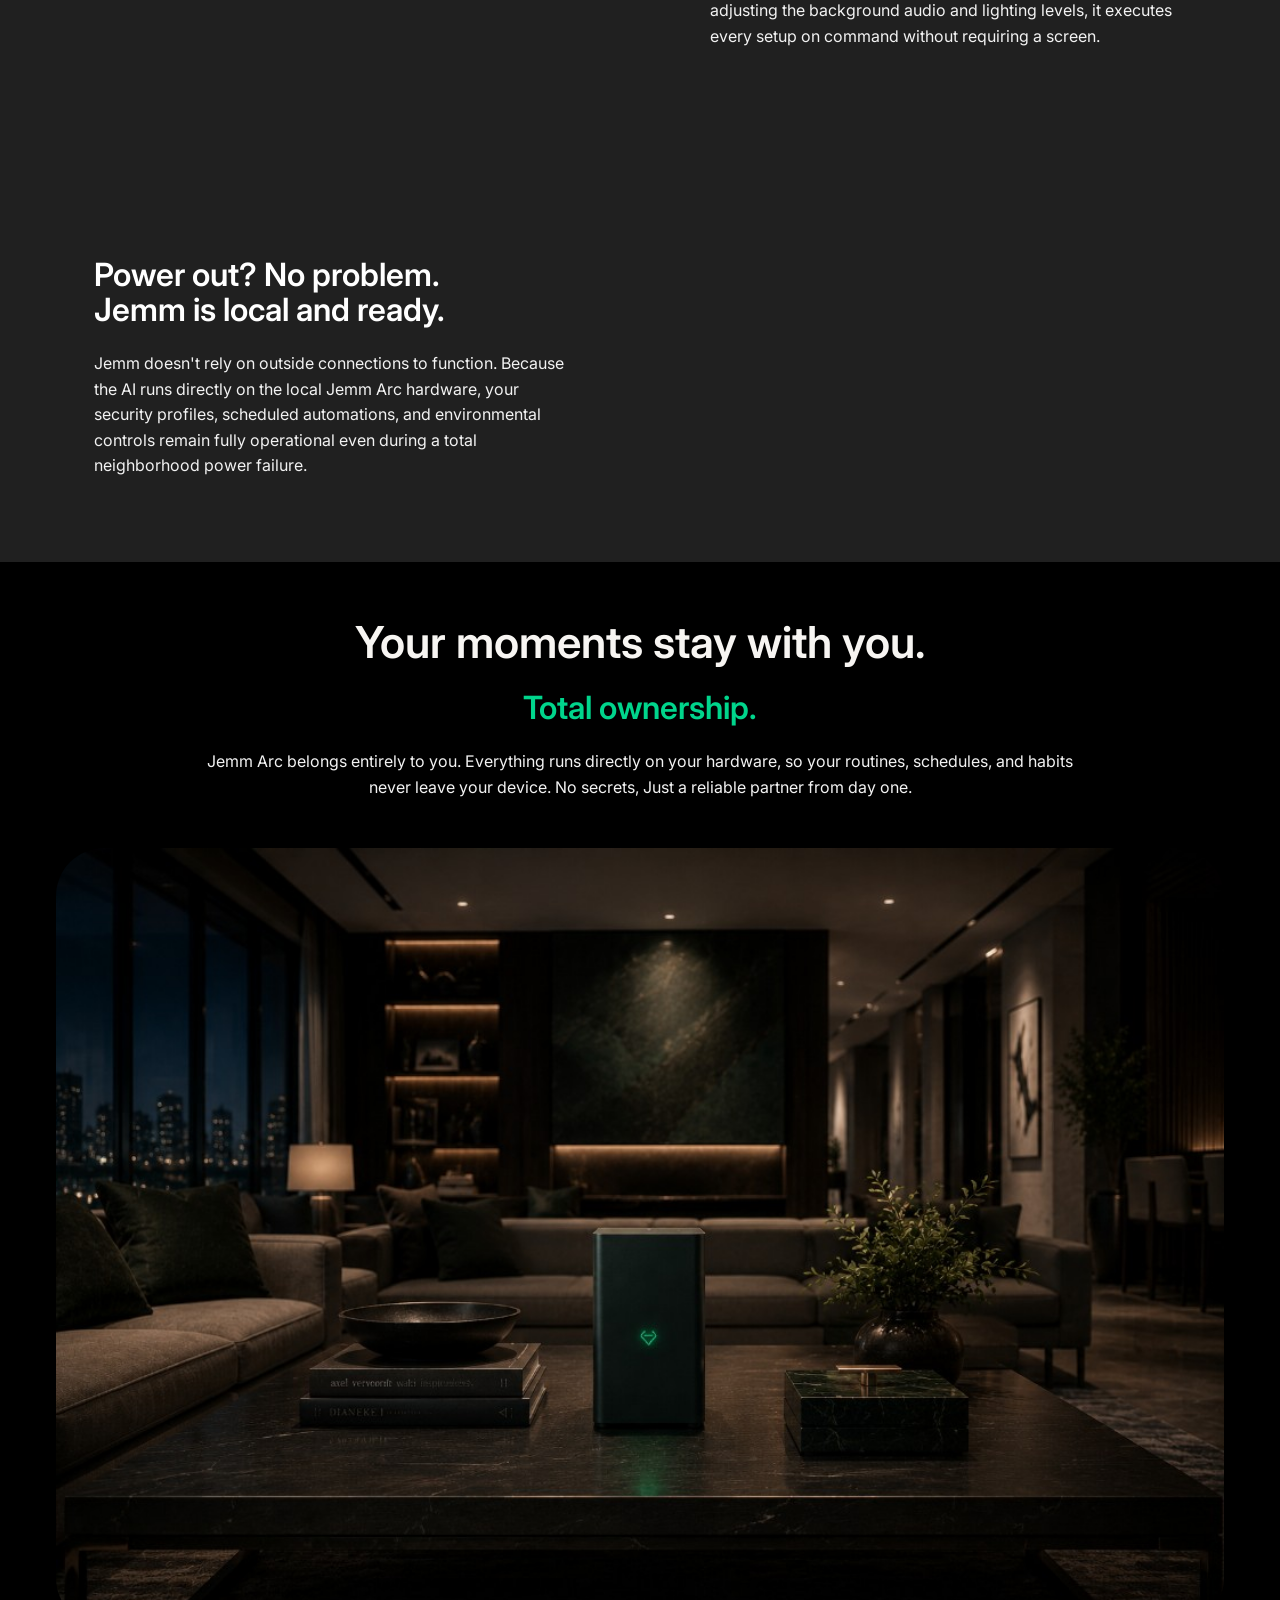
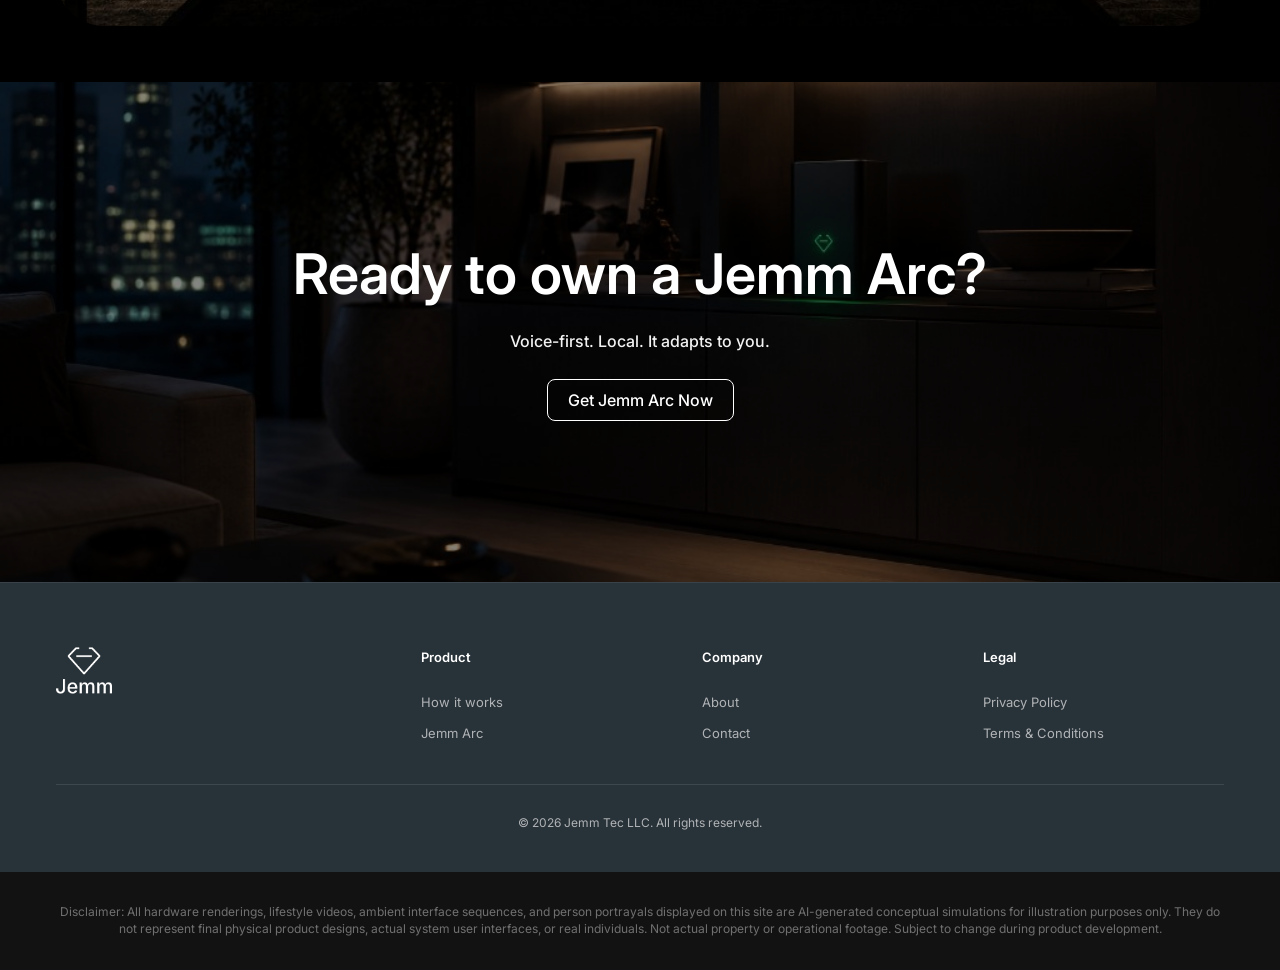
==== commit ffb76cc2: "Refresh home hero fallback Use the latest living-room fallback image and reinforce mobile hero playb" ====
--- a/index.html
+++ b/index.html
@@ -37,7 +37,7 @@
         <video
           id="heroVideo"
           src="assets/videos/hero-video.mp4?v=20260717b"
-          poster="assets/images/hero-product.jpg"
+          poster="assets/images/hero-home-fallback.png"
           autoplay
           loop
           muted
--- a/css/styles.css
+++ b/css/styles.css
@@ -1112,6 +1112,10 @@
 }
 
 /* About — lab */
+.about-lab {
+  padding-block: clamp(72px, 7vw, 88px);
+}
+
 .lab-section {
   max-width: 874px;
   margin-inline: auto;
